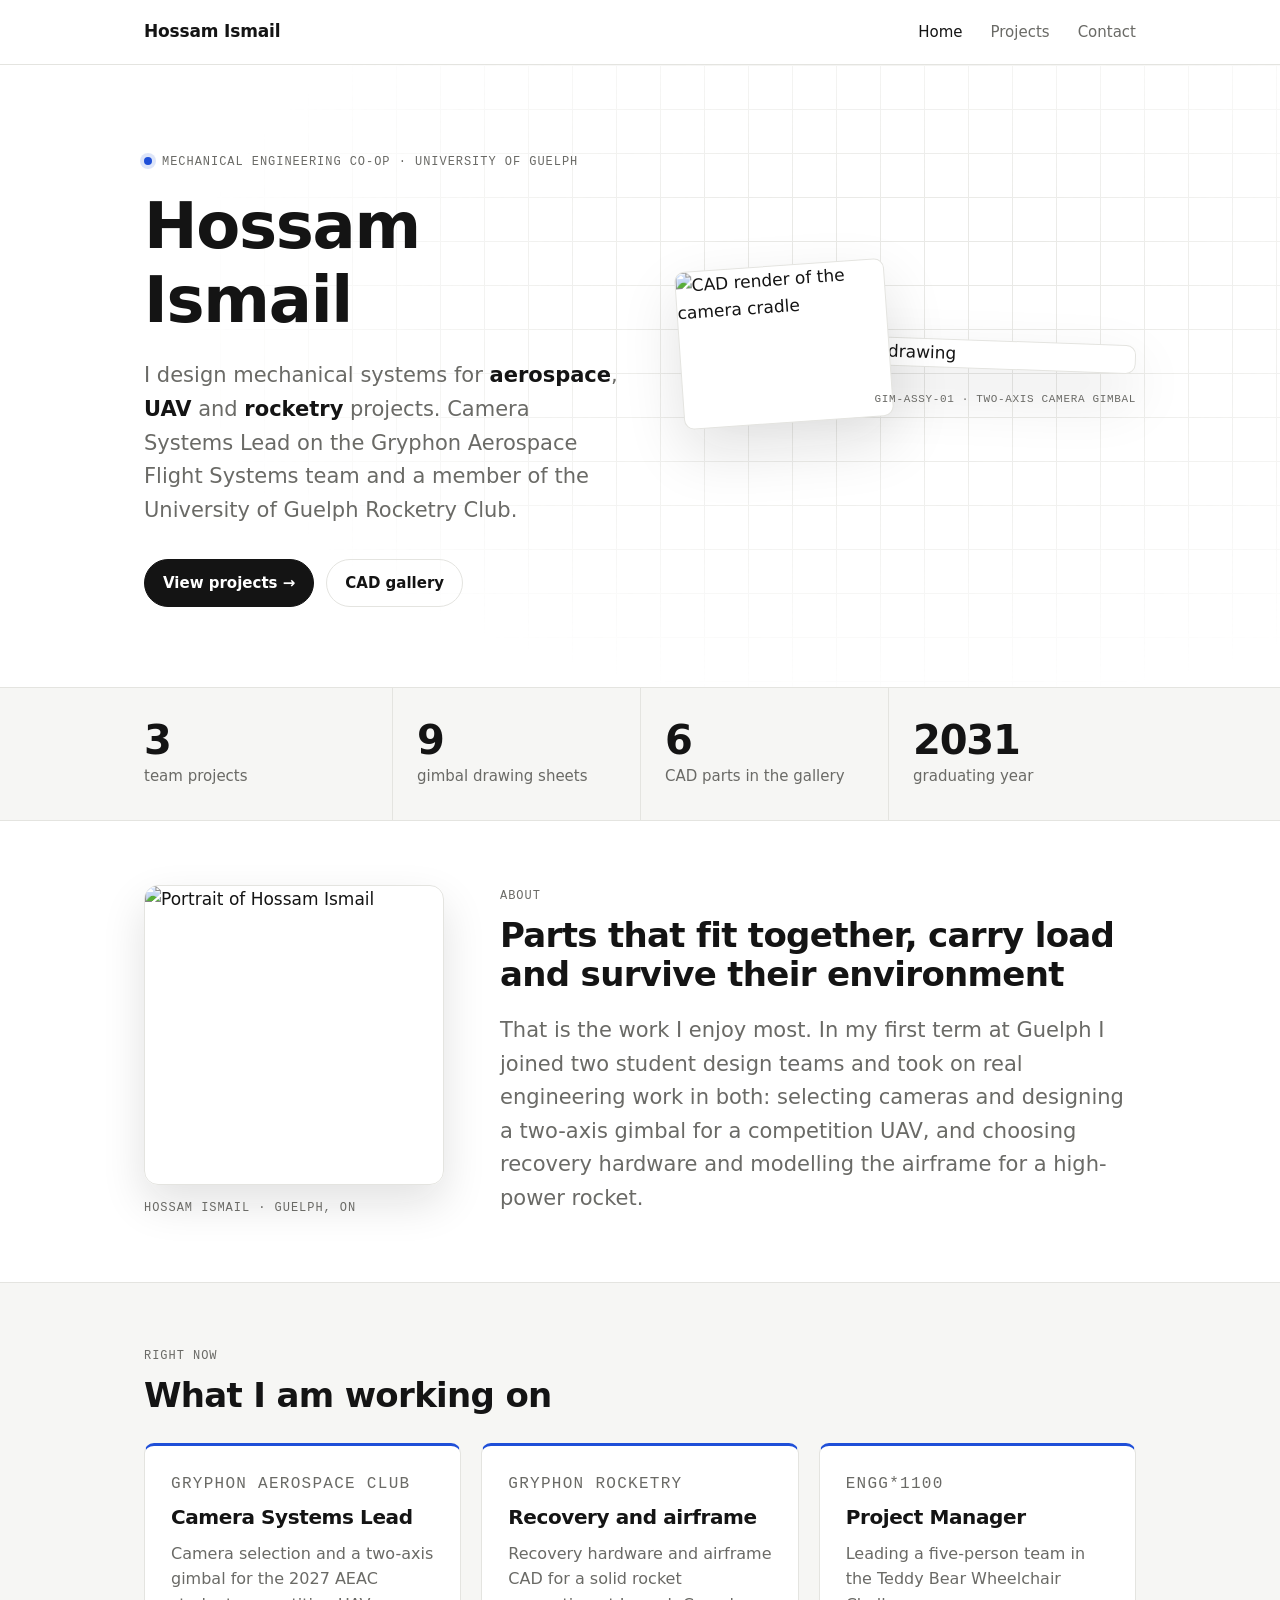
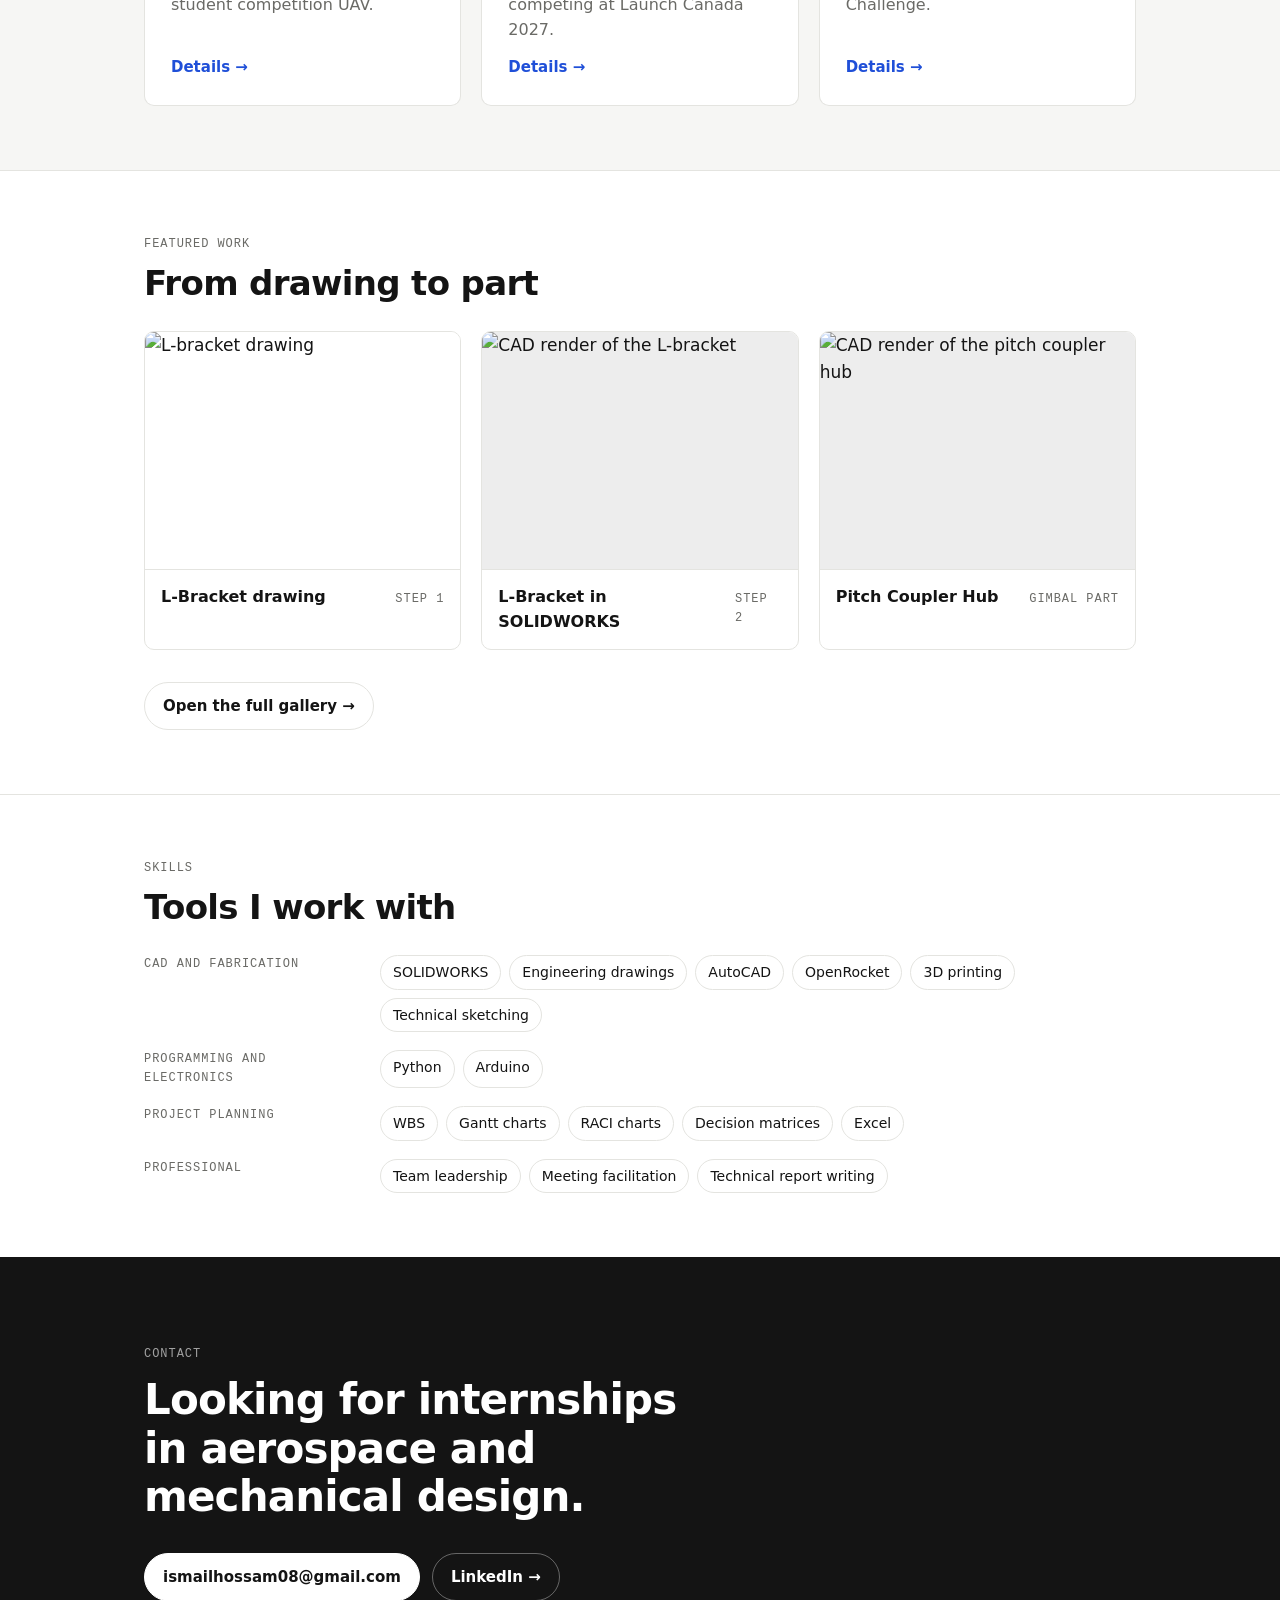
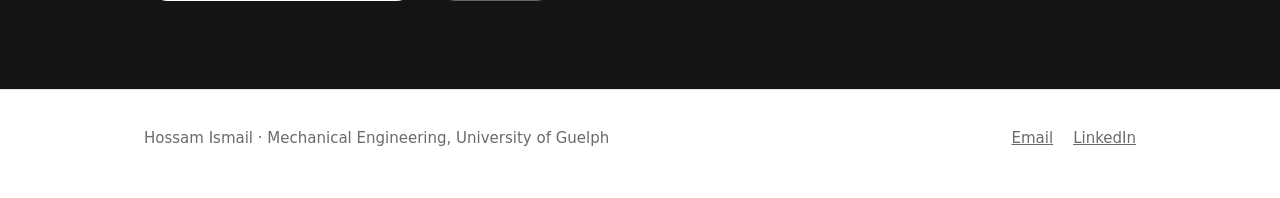
==== index.html @ 655591c7 "Add files via upload" ====
<!doctype html>
<html lang="en">
<head>
<meta charset="utf-8">
<meta name="viewport" content="width=device-width, initial-scale=1">
<title>Engineering Portfolio | Hossam Ismail</title>
<meta name="description" content="Engineering portfolio of Hossam Ismail, Mechanical Engineering Co-op student at the University of Guelph.">
<link rel="stylesheet" href="styles.css">
</head>
<body>
<header class="nav">
  <div class="wrap">
    <a class="brand" href="index.html">Hossam Ismail</a>
    <ul class="nav-links">
      <li><a href="index.html" class="active">Home</a></li>
      <li class="has-sub">
        <a href="projects.html">Projects</a>
        <ul class="submenu">
          <li><a href="team.html">Team Projects</a></li>
          <li><a href="personal.html">Personal Projects</a></li>
          <li><a href="cad.html">CAD</a></li>
        </ul>
      </li>
      <li><a href="index.html#contact">Contact</a></li>
    </ul>
  </div>
</header>
<main>
<section class="hero home-hero">
  <div class="wrap hero-grid">
    <div>
      <p class="label"><span class="dot"></span>Mechanical Engineering Co-op &middot; University of Guelph</p>
      <h1>Hossam Ismail</h1>
      <p class="lede">I design mechanical systems for <em>aerospace</em>, <em>UAV</em> and <em>rocketry</em> projects. Camera Systems Lead on the Gryphon Aerospace Flight Systems team and a member of the University of Guelph Rocketry Club.</p>
      <div class="actions">
        <a class="btn" href="projects.html">View projects &rarr;</a>
        <a class="btn ghost" href="cad.html">CAD gallery</a>
      </div>
    </div>
    <a class="hero-art" href="cad.html#drawings" aria-label="See the gimbal drawings and CAD parts">
      <img class="art-sheet" src="images/Drawings/00-Gimbal-Assembly.png" alt="Gimbal assembly drawing">
      <img class="art-part" src="images/cad/camera-cradle.png" alt="CAD render of the camera cradle">
      <span class="art-tag">GIM-ASSY-01 &middot; two-axis camera gimbal</span>
    </a>
  </div>
</section>

<section class="stats">
  <div class="wrap stats-grid">
    <div><strong data-count="team">3</strong><span>team projects</span></div>
    <div><strong data-count="drawings">9</strong><span>gimbal drawing sheets</span></div>
    <div><strong data-count="cad">6</strong><span>CAD parts in the gallery</span></div>
    <div><strong>2031</strong><span>graduating year</span></div>
  </div>
</section>

<section class="section">
  <div class="wrap about-grid">
    <figure class="portrait">
      <img src="images/hossam.webp" alt="Portrait of Hossam Ismail" width="800" height="800">
      <figcaption class="label">Hossam Ismail &middot; Guelph, ON</figcaption>
    </figure>
    <div>
      <p class="label">About</p>
      <h2>Parts that fit together, carry load and survive their environment</h2>
      <p class="lede">That is the work I enjoy most. In my first term at Guelph I joined two student design teams and took on real engineering work in both: selecting cameras and designing a two-axis gimbal for a competition UAV, and choosing recovery hardware and modelling the airframe for a high-power rocket.</p>
    </div>
  </div>
</section>

<section class="section tinted">
  <div class="wrap">
    <p class="label">Right now</p>
    <h2>What I am working on</h2>
    <div class="grid three">
      <a class="card now" href="team.html">
        <p class="label">Gryphon Aerospace Club</p>
        <h3>Camera Systems Lead</h3>
        <p>Camera selection and a two-axis gimbal for the 2027 AEAC student competition UAV.</p>
        <span class="arrow">Details &rarr;</span>
      </a>
      <a class="card now" href="team.html">
        <p class="label">Gryphon Rocketry</p>
        <h3>Recovery and airframe</h3>
        <p>Recovery hardware and airframe CAD for a solid rocket competing at Launch Canada 2027.</p>
        <span class="arrow">Details &rarr;</span>
      </a>
      <a class="card now" href="team.html">
        <p class="label">ENGG*1100</p>
        <h3>Project Manager</h3>
        <p>Leading a five-person team in the Teddy Bear Wheelchair Challenge.</p>
        <span class="arrow">Details &rarr;</span>
      </a>
    </div>
  </div>
</section>

<section class="section">
  <div class="wrap">
    <p class="label">Featured work</p>
    <h2>From drawing to part</h2>
    <div class="gallery">
      <a class="tile" href="cad.html#drawings">
        <span class="frame sheet"><img src="images/Drawings/06-L-Bracket.png" alt="L-bracket drawing" loading="lazy"></span>
        <span class="tile-caption"><strong>L-Bracket drawing</strong><span class="label">Step 1</span></span>
      </a>
      <a class="tile" href="cad.html">
        <span class="frame"><img src="images/cad/gimbal-l-bracket.png" alt="CAD render of the L-bracket" loading="lazy"></span>
        <span class="tile-caption"><strong>L-Bracket in SOLIDWORKS</strong><span class="label">Step 2</span></span>
      </a>
      <a class="tile" href="cad.html">
        <span class="frame"><img src="images/cad/pitch-coupler.png" alt="CAD render of the pitch coupler hub" loading="lazy"></span>
        <span class="tile-caption"><strong>Pitch Coupler Hub</strong><span class="label">Gimbal part</span></span>
      </a>
    </div>
    <div class="actions"><a class="btn ghost" href="cad.html">Open the full gallery &rarr;</a></div>
  </div>
</section>

<section class="section">
  <div class="wrap">
    <p class="label">Skills</p>
    <h2>Tools I work with</h2>
    <div class="skills">
      <div><p class="label">CAD and fabrication</p><p class="tags"><span>SOLIDWORKS</span><span>Engineering drawings</span><span>AutoCAD</span><span>OpenRocket</span><span>3D printing</span><span>Technical sketching</span></p></div>
      <div><p class="label">Programming and electronics</p><p class="tags"><span>Python</span><span>Arduino</span></p></div>
      <div><p class="label">Project planning</p><p class="tags"><span>WBS</span><span>Gantt charts</span><span>RACI charts</span><span>Decision matrices</span><span>Excel</span></p></div>
      <div><p class="label">Professional</p><p class="tags"><span>Team leadership</span><span>Meeting facilitation</span><span>Technical report writing</span></p></div>
    </div>
  </div>
</section>

<section class="contact-band" id="contact">
  <div class="wrap">
    <p class="label">Contact</p>
    <h2>Looking for internships in aerospace and mechanical design.</h2>
    <div class="actions">
      <a class="btn light" href="mailto:ismailhossam08@gmail.com">ismailhossam08@gmail.com</a>
      <a class="btn outline" href="https://www.linkedin.com/in/hossamismail123" target="_blank" rel="noopener">LinkedIn &rarr;</a>
    </div>
  </div>
</section>
</main>
<footer class="footer">
  <div class="wrap">
    <span>Hossam Ismail &middot; Mechanical Engineering, University of Guelph</span>
    <span><a href="mailto:ismailhossam08@gmail.com">Email</a><a href="https://www.linkedin.com/in/hossamismail123" target="_blank" rel="noopener">LinkedIn</a></span>
  </div>
</footer>
<script src="data.js"></script>
<script src="script.js"></script>

</body>
</html>
---- styles.css ----
:root {
  --bg: #ffffff;
  --surface: #f6f6f4;
  --ink: #141414;
  --muted: #6a6a66;
  --line: #e4e4e0;
  --accent: #1f4fd8;
  --radius: 10px;
  --wrap: 1040px;
  --sans: "Inter", system-ui, -apple-system, "Segoe UI", Roboto, Helvetica, Arial, sans-serif;
  --mono: ui-monospace, "SF Mono", "Cascadia Mono", Consolas, monospace;
}

* { box-sizing: border-box; }

html { scroll-behavior: smooth; }

body {
  margin: 0;
  background: var(--bg);
  color: var(--ink);
  font-family: var(--sans);
  font-size: 17px;
  line-height: 1.6;
  -webkit-font-smoothing: antialiased;
}

a { color: inherit; }

.wrap {
  max-width: var(--wrap);
  margin: 0 auto;
  padding: 0 24px;
}

/* ---------- Nav ---------- */

.nav {
  position: sticky;
  top: 0;
  z-index: 10;
  background: rgba(255, 255, 255, 0.9);
  backdrop-filter: blur(8px);
  border-bottom: 1px solid var(--line);
}

.nav .wrap {
  display: flex;
  align-items: center;
  justify-content: space-between;
  height: 64px;
}

.brand {
  font-weight: 650;
  letter-spacing: -0.01em;
  text-decoration: none;
}

.nav-links {
  display: flex;
  gap: 28px;
  list-style: none;
  margin: 0;
  padding: 0;
}

.nav-links > li { position: relative; }

.nav-links a {
  text-decoration: none;
  color: var(--muted);
  font-size: 15px;
  padding: 8px 0;
  transition: color 0.15s;
}

.nav-links a:hover,
.nav-links a.active { color: var(--ink); }

.submenu {
  position: absolute;
  top: 100%;
  right: 0;
  min-width: 190px;
  margin: 0;
  padding: 8px;
  list-style: none;
  background: var(--bg);
  border: 1px solid var(--line);
  border-radius: var(--radius);
  box-shadow: 0 12px 32px rgba(0, 0, 0, 0.08);
  opacity: 0;
  visibility: hidden;
  transform: translateY(4px);
  transition: opacity 0.15s, transform 0.15s, visibility 0.15s;
}

.has-sub:hover .submenu,
.has-sub:focus-within .submenu {
  opacity: 1;
  visibility: visible;
  transform: translateY(8px);
}

.submenu a {
  display: block;
  padding: 8px 10px;
  border-radius: 6px;
}

.submenu a:hover { background: var(--surface); }

/* ---------- Type ---------- */

.label {
  font-family: var(--mono);
  font-size: 12px;
  letter-spacing: 0.08em;
  text-transform: uppercase;
  color: var(--muted);
}

h1, h2, h3 {
  line-height: 1.15;
  letter-spacing: -0.02em;
  margin: 0;
  text-wrap: balance;
}

h1 { font-size: clamp(38px, 6vw, 64px); font-weight: 650; }
h2 { font-size: clamp(26px, 3.4vw, 34px); font-weight: 620; }
h3 { font-size: 20px; font-weight: 620; }

p { margin: 0; }

.lede {
  font-size: clamp(18px, 2vw, 21px);
  color: var(--muted);
  max-width: 62ch;
}

/* ---------- Sections ---------- */

.hero { padding: 104px 0 88px; }
.hero h1 { margin: 18px 0 22px; }

.page-head { padding: 72px 0 40px; }
.page-head h1 { font-size: clamp(34px, 5vw, 48px); margin: 14px 0 16px; }

.crumbs a { text-decoration: none; }
.crumbs a:hover { color: var(--ink); }

.section {
  padding: 64px 0;
  border-top: 1px solid var(--line);
}

.section > .wrap > h2 { margin: 10px 0 28px; }

.actions {
  display: flex;
  flex-wrap: wrap;
  gap: 12px;
  margin-top: 32px;
}

.btn {
  display: inline-flex;
  align-items: center;
  gap: 8px;
  padding: 11px 18px;
  border: 1px solid var(--ink);
  border-radius: 999px;
  background: var(--ink);
  color: #fff;
  font: inherit;
  font-size: 15px;
  font-weight: 550;
  text-decoration: none;
  cursor: pointer;
  transition: background 0.15s, color 0.15s, border-color 0.15s;
}

.btn:hover { background: var(--accent); border-color: var(--accent); }

.btn.ghost { background: transparent; color: var(--ink); border-color: var(--line); }
.btn.ghost:hover { border-color: var(--ink); background: transparent; }

.btn.small { padding: 8px 14px; font-size: 14px; }

/* ---------- Grids and cards ---------- */

.grid { display: grid; gap: 20px; }
.grid.three { grid-template-columns: repeat(auto-fill, minmax(280px, 1fr)); }
.grid.two { grid-template-columns: repeat(auto-fill, minmax(320px, 1fr)); }

.card {
  display: flex;
  flex-direction: column;
  gap: 12px;
  padding: 26px;
  border: 1px solid var(--line);
  border-radius: var(--radius);
  background: var(--bg);
  text-decoration: none;
  transition: border-color 0.15s, transform 0.15s, box-shadow 0.15s;
}

a.card:hover,
.card.lift:hover {
  border-color: var(--ink);
  transform: translateY(-2px);
  box-shadow: 0 10px 28px rgba(0, 0, 0, 0.06);
}

.card p { color: var(--muted); font-size: 16px; }
.card .btn { align-self: flex-start; margin-top: auto; }
.card .spacer { flex: 1; }
.card .arrow { margin-top: auto; font-size: 15px; font-weight: 550; color: var(--accent); }

.status {
  align-self: flex-start;
  font-family: var(--mono);
  font-size: 11px;
  letter-spacing: 0.06em;
  text-transform: uppercase;
  padding: 3px 9px;
  border: 1px solid var(--line);
  border-radius: 999px;
  color: var(--muted);
}

.facts {
  display: grid;
  grid-template-columns: repeat(auto-fit, minmax(200px, 1fr));
  gap: 28px;
}

.facts div p:last-child { margin-top: 6px; }

.skills { display: grid; gap: 18px; }
.skills div { display: grid; grid-template-columns: 220px 1fr; gap: 16px; }
.skills p:last-child { color: var(--muted); }

/* ---------- CAD gallery ---------- */

.gallery {
  display: grid;
  grid-template-columns: repeat(auto-fill, minmax(280px, 1fr));
  gap: 20px;
}

.tile {
  padding: 0;
  border: 1px solid var(--line);
  border-radius: var(--radius);
  background: var(--bg);
  font: inherit;
  color: inherit;
  text-align: left;
  cursor: pointer;
  overflow: hidden;
  transition: border-color 0.15s, transform 0.15s, box-shadow 0.15s;
}

.tile:hover,
.tile:focus-visible {
  border-color: var(--ink);
  transform: translateY(-2px);
  box-shadow: 0 10px 28px rgba(0, 0, 0, 0.06);
  outline: none;
}

/* Every CAD image sits in the same 4:3 frame, whatever its original size. */
.frame {
  aspect-ratio: 4 / 3;
  background: #ededed;
  display: block;
  overflow: hidden;
}

.frame img {
  width: 100%;
  height: 100%;
  object-fit: contain;
  display: block;
  transition: transform 0.3s ease;
}

.tile:hover .frame img { transform: scale(1.04); }

.tile-caption {
  display: flex;
  align-items: baseline;
  justify-content: space-between;
  gap: 12px;
  padding: 14px 16px;
  border-top: 1px solid var(--line);
}

.tile-caption strong { font-weight: 600; font-size: 16px; }

.filters { display: flex; flex-wrap: wrap; gap: 8px; margin-bottom: 28px; }

.chip {
  padding: 7px 14px;
  border: 1px solid var(--line);
  border-radius: 999px;
  background: transparent;
  font: inherit;
  font-size: 14px;
  color: var(--muted);
  cursor: pointer;
  transition: all 0.15s;
}

.chip:hover { border-color: var(--ink); color: var(--ink); }
.chip.on { background: var(--ink); border-color: var(--ink); color: #fff; }

/* ---------- Modal ---------- */

dialog.modal {
  width: min(880px, calc(100vw - 32px));
  max-height: calc(100vh - 48px);
  padding: 0;
  border: none;
  border-radius: 14px;
  background: var(--bg);
  color: var(--ink);
  box-shadow: 0 30px 80px rgba(0, 0, 0, 0.25);
  opacity: 0;
  transform: translateY(16px) scale(0.97);
  transition: opacity 0.25s ease, transform 0.25s cubic-bezier(0.2, 0.8, 0.2, 1);
  overflow: auto;
}

dialog.modal::backdrop {
  background: rgba(20, 20, 20, 0);
  backdrop-filter: blur(0);
  transition: background 0.25s ease, backdrop-filter 0.25s ease;
}

dialog.modal.open { opacity: 1; transform: none; }
dialog.modal.open::backdrop { background: rgba(20, 20, 20, 0.45); backdrop-filter: blur(3px); }

.modal-close {
  position: sticky;
  top: 12px;
  float: right;
  margin: 12px 12px 0 0;
  width: 36px;
  height: 36px;
  border: 1px solid var(--line);
  border-radius: 50%;
  background: var(--bg);
  font-size: 20px;
  line-height: 1;
  cursor: pointer;
  z-index: 2;
}

.modal-close:hover { border-color: var(--ink); }

.modal-body { padding: 36px; }
.modal-body h2 { margin: 10px 0 6px; }
.modal-body .sub { color: var(--muted); margin-bottom: 24px; }
.modal-body h4 {
  margin: 26px 0 8px;
  font-family: var(--mono);
  font-size: 12px;
  font-weight: 500;
  letter-spacing: 0.08em;
  text-transform: uppercase;
  color: var(--muted);
}
.modal-body ul { margin: 0; padding-left: 20px; }
.modal-body li { margin-bottom: 6px; }

.modal-cad { display: grid; grid-template-columns: 1.1fr 1fr; }
.modal-cad .frame { aspect-ratio: auto; min-height: 340px; height: 100%; }
.modal-cad .modal-body { padding: 36px 32px; }

/* Drawings: white sheets, shown large in the pop-up so the dimensions are readable. */
.frame.sheet { background: #fff; }

.missing {
  display: flex;
  align-items: center;
  justify-content: center;
  width: 100%;
  height: 100%;
  min-height: 120px;
  padding: 16px;
  text-align: center;
  font-family: var(--mono);
  font-size: 12px;
  letter-spacing: 0.06em;
  text-transform: uppercase;
  color: var(--muted);
  background: repeating-linear-gradient(45deg, #fafafa, #fafafa 10px, #f1f1ef 10px, #f1f1ef 20px);
}

dialog.modal.wide { width: min(1180px, calc(100vw - 32px)); }
.modal-sheet .frame { aspect-ratio: auto; border-bottom: 1px solid var(--line); }
.modal-sheet .frame img { height: auto; }
.modal-sheet .modal-body { padding-top: 28px; }

/* ---------- Home page ---------- */

.home-hero {
  position: relative;
  padding: 88px 0 80px;
  overflow: hidden;
}

/* Faint blueprint grid that fades out toward the edges. */
.home-hero::before {
  content: "";
  position: absolute;
  inset: 0;
  background-image:
    linear-gradient(var(--line) 1px, transparent 1px),
    linear-gradient(90deg, var(--line) 1px, transparent 1px);
  background-size: 44px 44px;
  mask-image: radial-gradient(ellipse 75% 85% at 70% 40%, #000 20%, transparent 75%);
  -webkit-mask-image: radial-gradient(ellipse 75% 85% at 70% 40%, #000 20%, transparent 75%);
  opacity: 0.8;
  pointer-events: none;
}

.hero-grid {
  position: relative;
  display: grid;
  grid-template-columns: 1.05fr 1fr;
  gap: 56px;
  align-items: center;
}

.lede em { font-style: normal; color: var(--ink); font-weight: 550; }

.dot {
  display: inline-block;
  width: 8px;
  height: 8px;
  margin-right: 10px;
  border-radius: 50%;
  background: var(--accent);
  box-shadow: 0 0 0 4px rgba(31, 79, 216, 0.15);
}

.hero-art {
  position: relative;
  display: block;
  padding: 0 0 56px 40px;
  text-decoration: none;
}

.hero-art img {
  display: block;
  border: 1px solid var(--line);
  border-radius: var(--radius);
  background: #fff;
  box-shadow: 0 24px 60px rgba(20, 20, 20, 0.12);
  transition: transform 0.45s cubic-bezier(0.2, 0.8, 0.2, 1);
}

.art-sheet { width: 100%; transform: rotate(2deg); }

.art-part {
  position: absolute;
  left: 0;
  bottom: 0;
  width: 46%;
  aspect-ratio: 4 / 3;
  object-fit: cover;
  transform: rotate(-4deg);
}

.hero-art:hover .art-sheet { transform: rotate(0.5deg) translateY(-4px); }
.hero-art:hover .art-part { transform: rotate(-1.5deg) translate(-4px, -6px); }

.art-tag {
  position: absolute;
  right: 0;
  bottom: 14px;
  font-family: var(--mono);
  font-size: 11px;
  letter-spacing: 0.06em;
  text-transform: uppercase;
  color: var(--muted);
}

.stats { border-top: 1px solid var(--line); background: var(--surface); }

.stats-grid {
  display: grid;
  grid-template-columns: repeat(4, 1fr);
}

.stats-grid div {
  padding: 30px 24px;
  border-left: 1px solid var(--line);
}

.stats-grid div:first-child { border-left: none; padding-left: 0; }

.stats-grid strong {
  display: block;
  font-size: 40px;
  font-weight: 650;
  letter-spacing: -0.03em;
  line-height: 1.1;
  font-variant-numeric: tabular-nums;
}

.stats-grid span { color: var(--muted); font-size: 15px; }

.about-grid {
  display: grid;
  grid-template-columns: 300px 1fr;
  gap: 56px;
  align-items: center;
}

.about-grid h2 { margin: 10px 0 20px; }

.portrait { margin: 0; max-width: 300px; }

.portrait img {
  display: block;
  width: 100%;
  height: auto;
  aspect-ratio: 1;
  object-fit: cover;
  border-radius: 14px;
  border: 1px solid var(--line);
  box-shadow: 0 18px 44px rgba(20, 20, 20, 0.12);
}

.portrait figcaption { margin-top: 14px; }

.section.tinted { background: var(--surface); }

.card.now { border-top: 3px solid var(--accent); }
.card.now h3 { margin-top: -4px; }

a.tile { display: block; text-decoration: none; }

.tags { display: flex; flex-wrap: wrap; gap: 8px; }

.tags span {
  padding: 5px 12px;
  border: 1px solid var(--line);
  border-radius: 999px;
  background: var(--bg);
  color: var(--ink);
  font-size: 14px;
}

.contact-band {
  padding: 88px 0;
  background: var(--ink);
  color: #fff;
}

.contact-band .label { color: rgba(255, 255, 255, 0.6); }
.contact-band h2 { margin-top: 12px; max-width: 22ch; font-size: clamp(28px, 4vw, 42px); }

.btn.light { background: #fff; border-color: #fff; color: var(--ink); }
.btn.light:hover { background: var(--accent); border-color: var(--accent); color: #fff; }
.btn.outline { background: transparent; border-color: rgba(255, 255, 255, 0.35); color: #fff; }
.btn.outline:hover { background: transparent; border-color: #fff; }

/* Sections fade up as they scroll into view (class is added by script.js). */
.reveal { opacity: 0; transform: translateY(18px); transition: opacity 0.6s ease, transform 0.6s ease; }
.reveal.in { opacity: 1; transform: none; }

@media (max-width: 860px) {
  .hero-grid, .about-grid { grid-template-columns: 1fr; gap: 40px; }
  .stats-grid { grid-template-columns: repeat(2, 1fr); }
  .stats-grid div { padding: 22px 16px; }
  .stats-grid div:nth-child(odd) { border-left: none; padding-left: 0; }
  .stats-grid div:nth-child(n + 3) { border-top: 1px solid var(--line); }
  .contact-band { padding: 64px 0; }
}

/* ---------- Footer ---------- */

.footer {
  border-top: 1px solid var(--line);
  padding: 36px 0 48px;
  color: var(--muted);
  font-size: 15px;
}

.footer .wrap { display: flex; flex-wrap: wrap; justify-content: space-between; gap: 16px; }
.footer a { margin-left: 20px; }
.footer a:first-child { margin-left: 0; }

/* ---------- Small screens ---------- */

@media (max-width: 720px) {
  .hero { padding: 64px 0 56px; }
  .nav-links { gap: 18px; }
  .submenu { display: none; }
  .skills div { grid-template-columns: 1fr; gap: 2px; }
  .modal-cad { grid-template-columns: 1fr; }
  .modal-cad .frame { aspect-ratio: 4 / 3; min-height: 0; }
  .modal-body, .modal-cad .modal-body { padding: 24px; }
}

@media (prefers-reduced-motion: reduce) {
  * { transition: none !important; scroll-behavior: auto !important; }
}
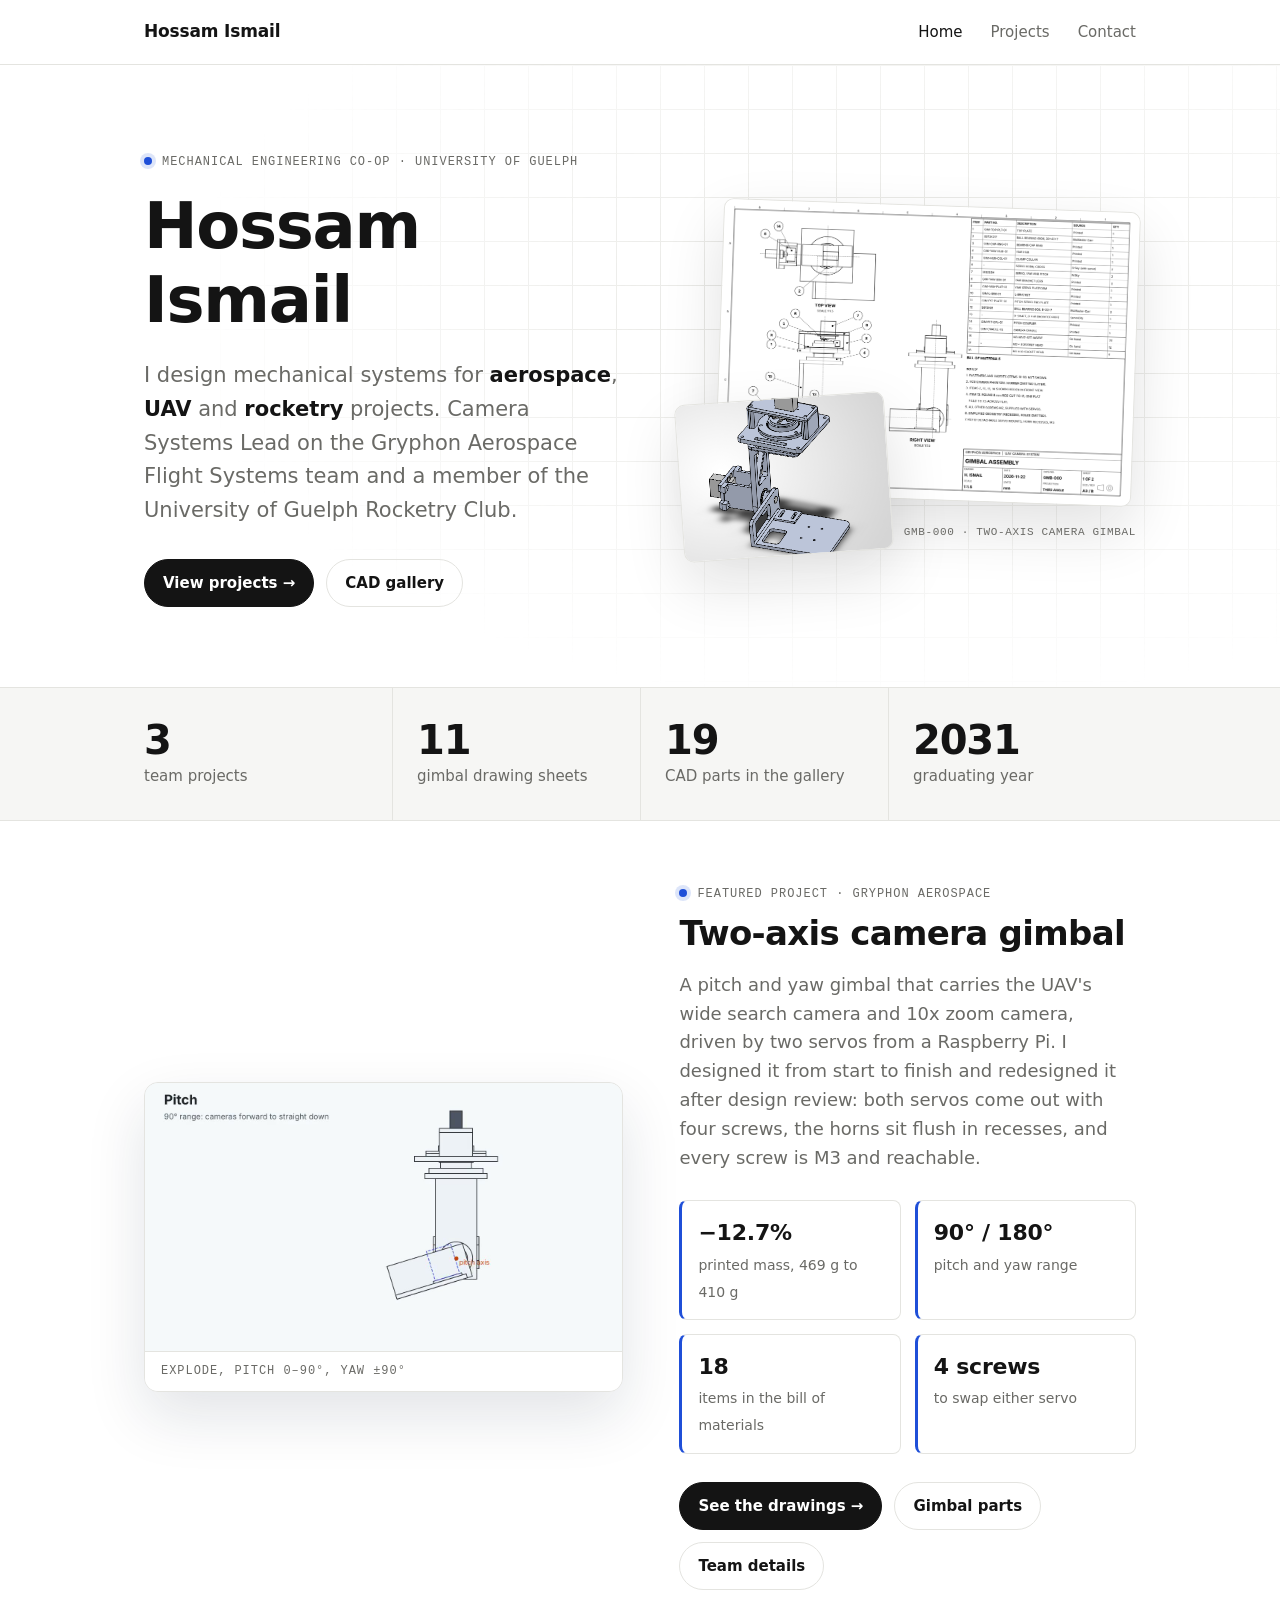
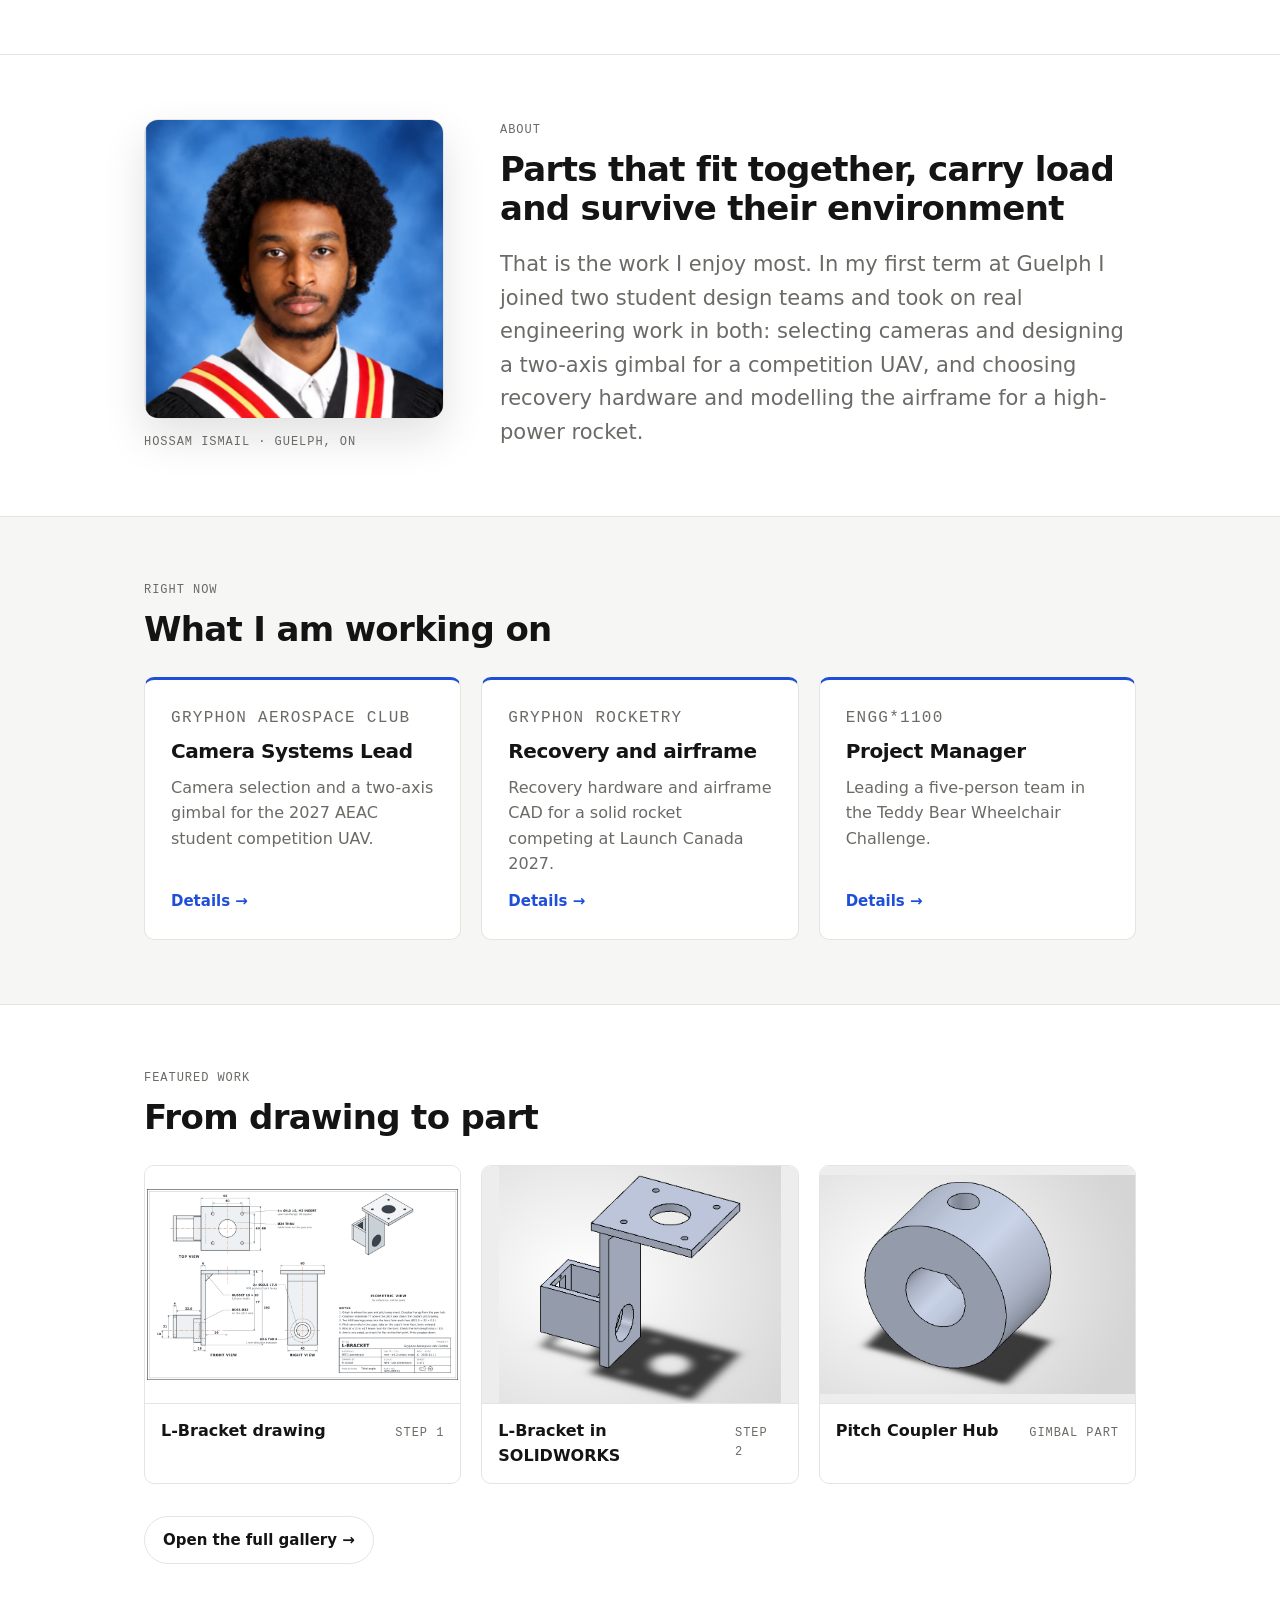
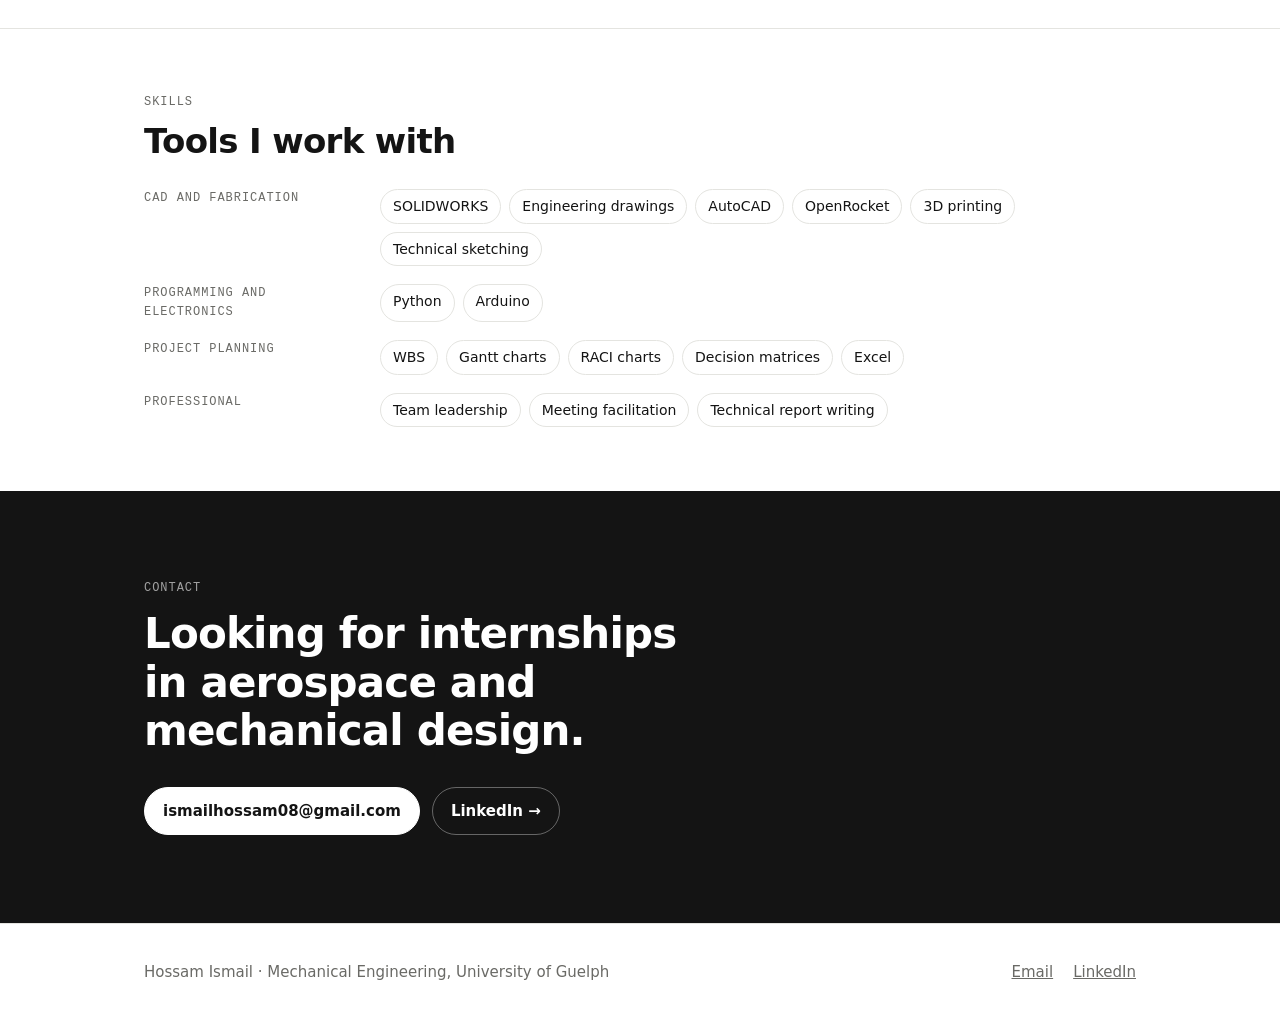
==== commit fe6e1c63: "Add files via upload" ====
--- a/index.html
+++ b/index.html
@@ -6,6 +6,15 @@
 <title>Engineering Portfolio | Hossam Ismail</title>
 <meta name="description" content="Engineering portfolio of Hossam Ismail, Mechanical Engineering Co-op student at the University of Guelph.">
 <link rel="stylesheet" href="styles.css">
+<link rel="icon" href="favicon.svg" type="image/svg+xml">
+<meta property="og:type" content="website">
+<meta property="og:url" content="https://hossamysalami.github.io/">
+<meta property="og:title" content="Hossam Ismail | Engineering Portfolio">
+<meta property="og:description" content="Mechanical Engineering student at the University of Guelph designing for aerospace, UAV and rocketry projects. Two-axis camera gimbal, rocket recovery CAD and more.">
+<meta property="og:image" content="https://hossamysalami.github.io/images/og-image.jpg">
+<meta property="og:image:width" content="1200">
+<meta property="og:image:height" content="630">
+<meta name="twitter:card" content="summary_large_image">
 </head>
 <body>
 <header class="nav">
@@ -38,9 +47,9 @@
       </div>
     </div>
     <a class="hero-art" href="cad.html#drawings" aria-label="See the gimbal drawings and CAD parts">
-      <img class="art-sheet" src="images/Drawings/00-Gimbal-Assembly.png" alt="Gimbal assembly drawing">
-      <img class="art-part" src="images/cad/camera-cradle.png" alt="CAD render of the camera cradle">
-      <span class="art-tag">GIM-ASSY-01 &middot; two-axis camera gimbal</span>
+      <img class="art-sheet" src="images/Drawings/GMB-000-Sheet1-Assembly.png" alt="Gimbal assembly drawing">
+      <img class="art-part" src="images/cad/gimbal-assembly.png" alt="SOLIDWORKS render of the full two-axis camera gimbal">
+      <span class="art-tag">GMB-000 &middot; two-axis camera gimbal</span>
     </a>
   </div>
 </section>
@@ -51,6 +60,31 @@
     <div><strong data-count="drawings">9</strong><span>gimbal drawing sheets</span></div>
     <div><strong data-count="cad">6</strong><span>CAD parts in the gallery</span></div>
     <div><strong>2031</strong><span>graduating year</span></div>
+  </div>
+</section>
+
+<section class="section spotlight">
+  <div class="wrap spot-grid">
+    <figure class="spot-art">
+      <video src="images/video/gimbal.mp4" poster="images/video/gimbal-poster.jpg" autoplay muted loop playsinline preload="metadata" aria-label="Animation of the gimbal exploding, reassembling, pitching and yawing"></video>
+      <figcaption class="label">Explode, pitch 0&ndash;90&deg;, yaw &plusmn;90&deg;</figcaption>
+    </figure>
+    <div>
+      <p class="label"><span class="dot"></span>Featured project &middot; Gryphon Aerospace</p>
+      <h2>Two-axis camera gimbal</h2>
+      <p class="lede">A pitch and yaw gimbal that carries the UAV's wide search camera and 10x zoom camera, driven by two servos from a Raspberry Pi. I designed it from start to finish and redesigned it after design review: both servos come out with four screws, the horns sit flush in recesses, and every screw is M3 and reachable.</p>
+      <ul class="spot-facts">
+        <li><strong>&minus;12.7%</strong><span>printed mass, 469 g to 410 g</span></li>
+        <li><strong>90&deg; / 180&deg;</strong><span>pitch and yaw range</span></li>
+        <li><strong>18</strong><span>items in the bill of materials</span></li>
+        <li><strong>4 screws</strong><span>to swap either servo</span></li>
+      </ul>
+      <div class="actions">
+        <a class="btn" href="cad.html#drawings">See the drawings &rarr;</a>
+        <a class="btn ghost" href="cad.html">Gimbal parts</a>
+        <a class="btn ghost" href="team.html#aerospace">Team details</a>
+      </div>
+    </div>
   </div>
 </section>
 
@@ -73,19 +107,19 @@
     <p class="label">Right now</p>
     <h2>What I am working on</h2>
     <div class="grid three">
-      <a class="card now" href="team.html">
+      <a class="card now" href="team.html#aerospace">
         <p class="label">Gryphon Aerospace Club</p>
         <h3>Camera Systems Lead</h3>
         <p>Camera selection and a two-axis gimbal for the 2027 AEAC student competition UAV.</p>
         <span class="arrow">Details &rarr;</span>
       </a>
-      <a class="card now" href="team.html">
+      <a class="card now" href="team.html#rocketry">
         <p class="label">Gryphon Rocketry</p>
         <h3>Recovery and airframe</h3>
         <p>Recovery hardware and airframe CAD for a solid rocket competing at Launch Canada 2027.</p>
         <span class="arrow">Details &rarr;</span>
       </a>
-      <a class="card now" href="team.html">
+      <a class="card now" href="team.html#tbwc">
         <p class="label">ENGG*1100</p>
         <h3>Project Manager</h3>
         <p>Leading a five-person team in the Teddy Bear Wheelchair Challenge.</p>
--- a/styles.css
+++ b/styles.css
@@ -542,6 +542,54 @@
 
 .section.tinted { background: var(--surface); }
 
+/* Featured gimbal spotlight */
+.spot-grid {
+  display: grid;
+  grid-template-columns: 1.05fr 1fr;
+  gap: 56px;
+  align-items: center;
+}
+
+.spot-art {
+  margin: 0;
+  border: 1px solid var(--line);
+  border-radius: 14px;
+  overflow: hidden;
+  background: #f6f7fa;
+  box-shadow: 0 24px 60px rgba(20, 30, 60, 0.12);
+}
+
+.spot-art video { display: block; width: 100%; height: auto; aspect-ratio: 16 / 9; }
+.spot-art figcaption { padding: 10px 16px; border-top: 1px solid var(--line); background: var(--bg); }
+
+.spotlight h2 { margin: 10px 0 18px; }
+.spotlight .lede { font-size: 18px; }
+
+.spot-facts {
+  display: grid;
+  grid-template-columns: repeat(2, 1fr);
+  gap: 14px;
+  margin: 28px 0 0;
+  padding: 0;
+  list-style: none;
+}
+
+.spot-facts li {
+  padding: 14px 16px;
+  border: 1px solid var(--line);
+  border-left: 3px solid var(--accent);
+  border-radius: 8px;
+}
+
+.spot-facts strong { display: block; font-size: 22px; font-weight: 650; letter-spacing: -0.01em; }
+.spot-facts span { color: var(--muted); font-size: 14px; }
+
+.spotlight .actions { margin-top: 28px; }
+
+@media (max-width: 860px) {
+  .spot-grid { grid-template-columns: 1fr; gap: 32px; }
+}
+
 .card.now { border-top: 3px solid var(--accent); }
 .card.now h3 { margin-top: -4px; }
 
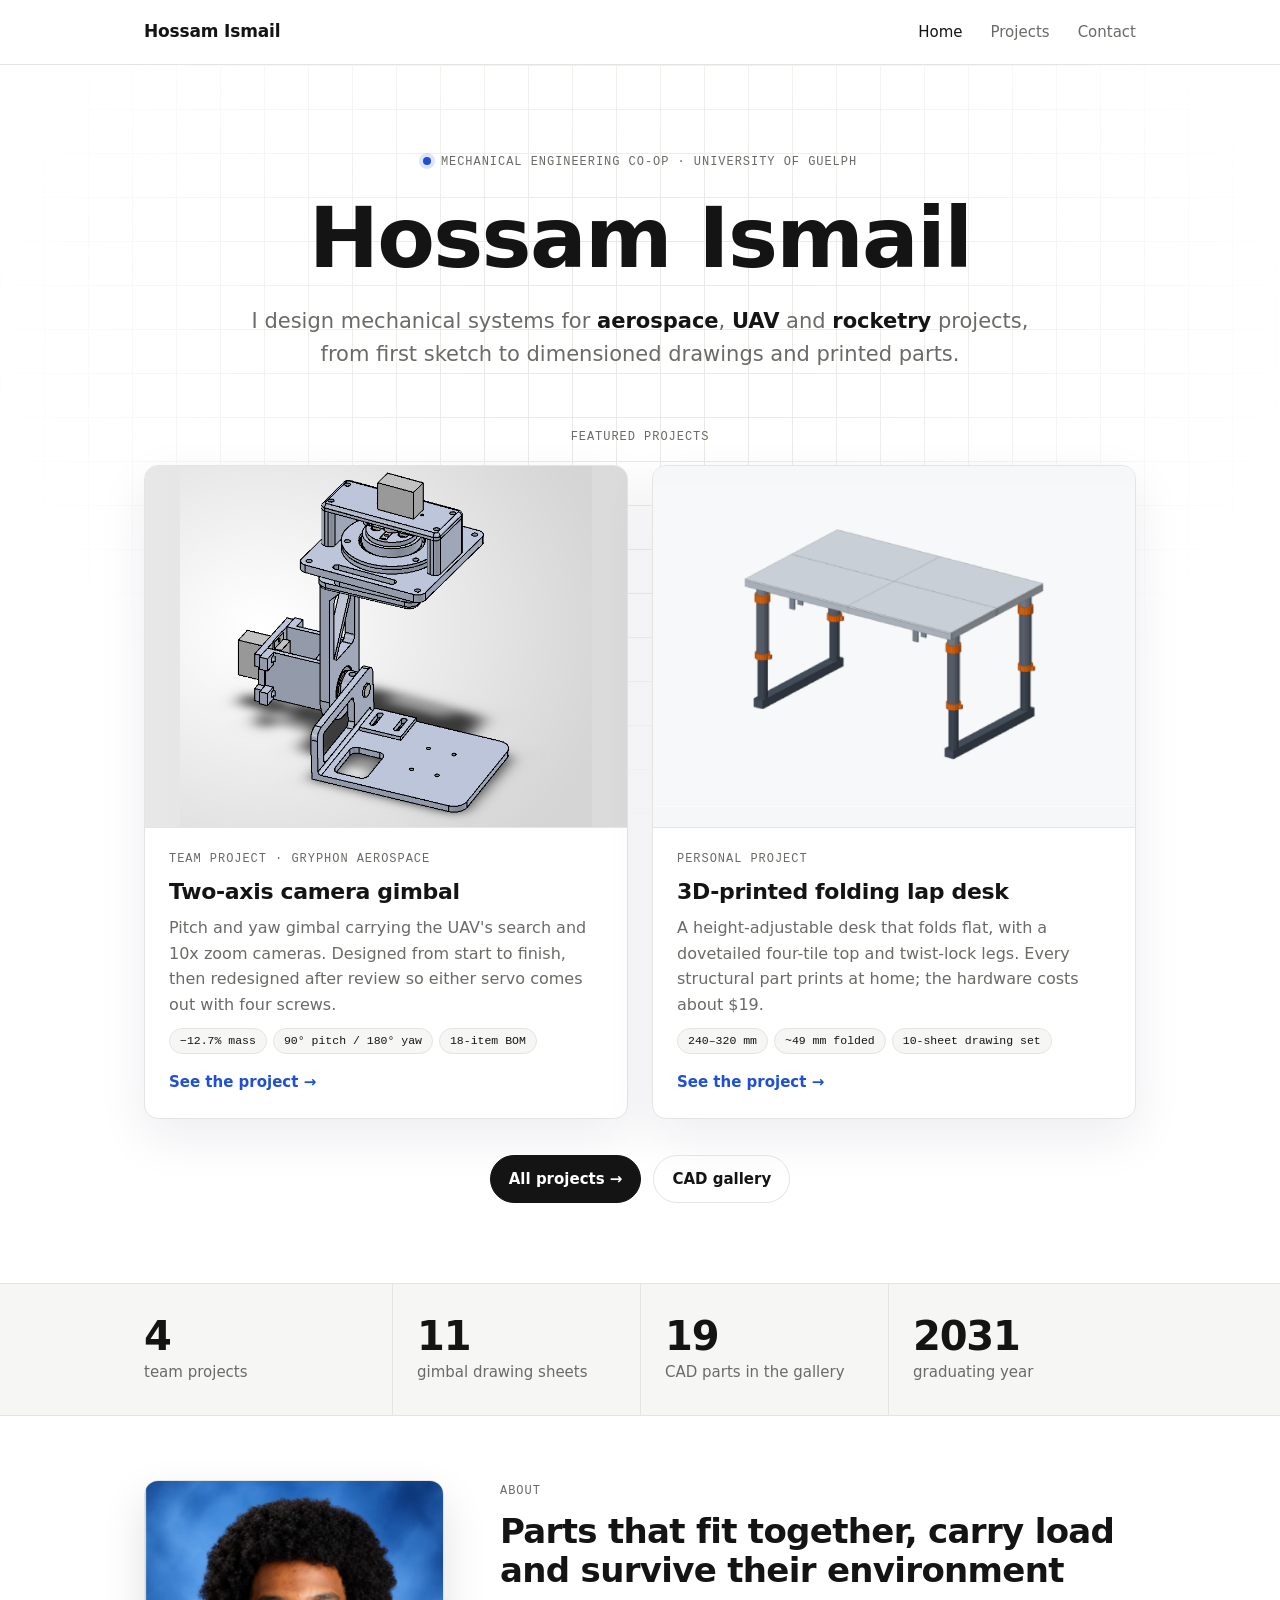
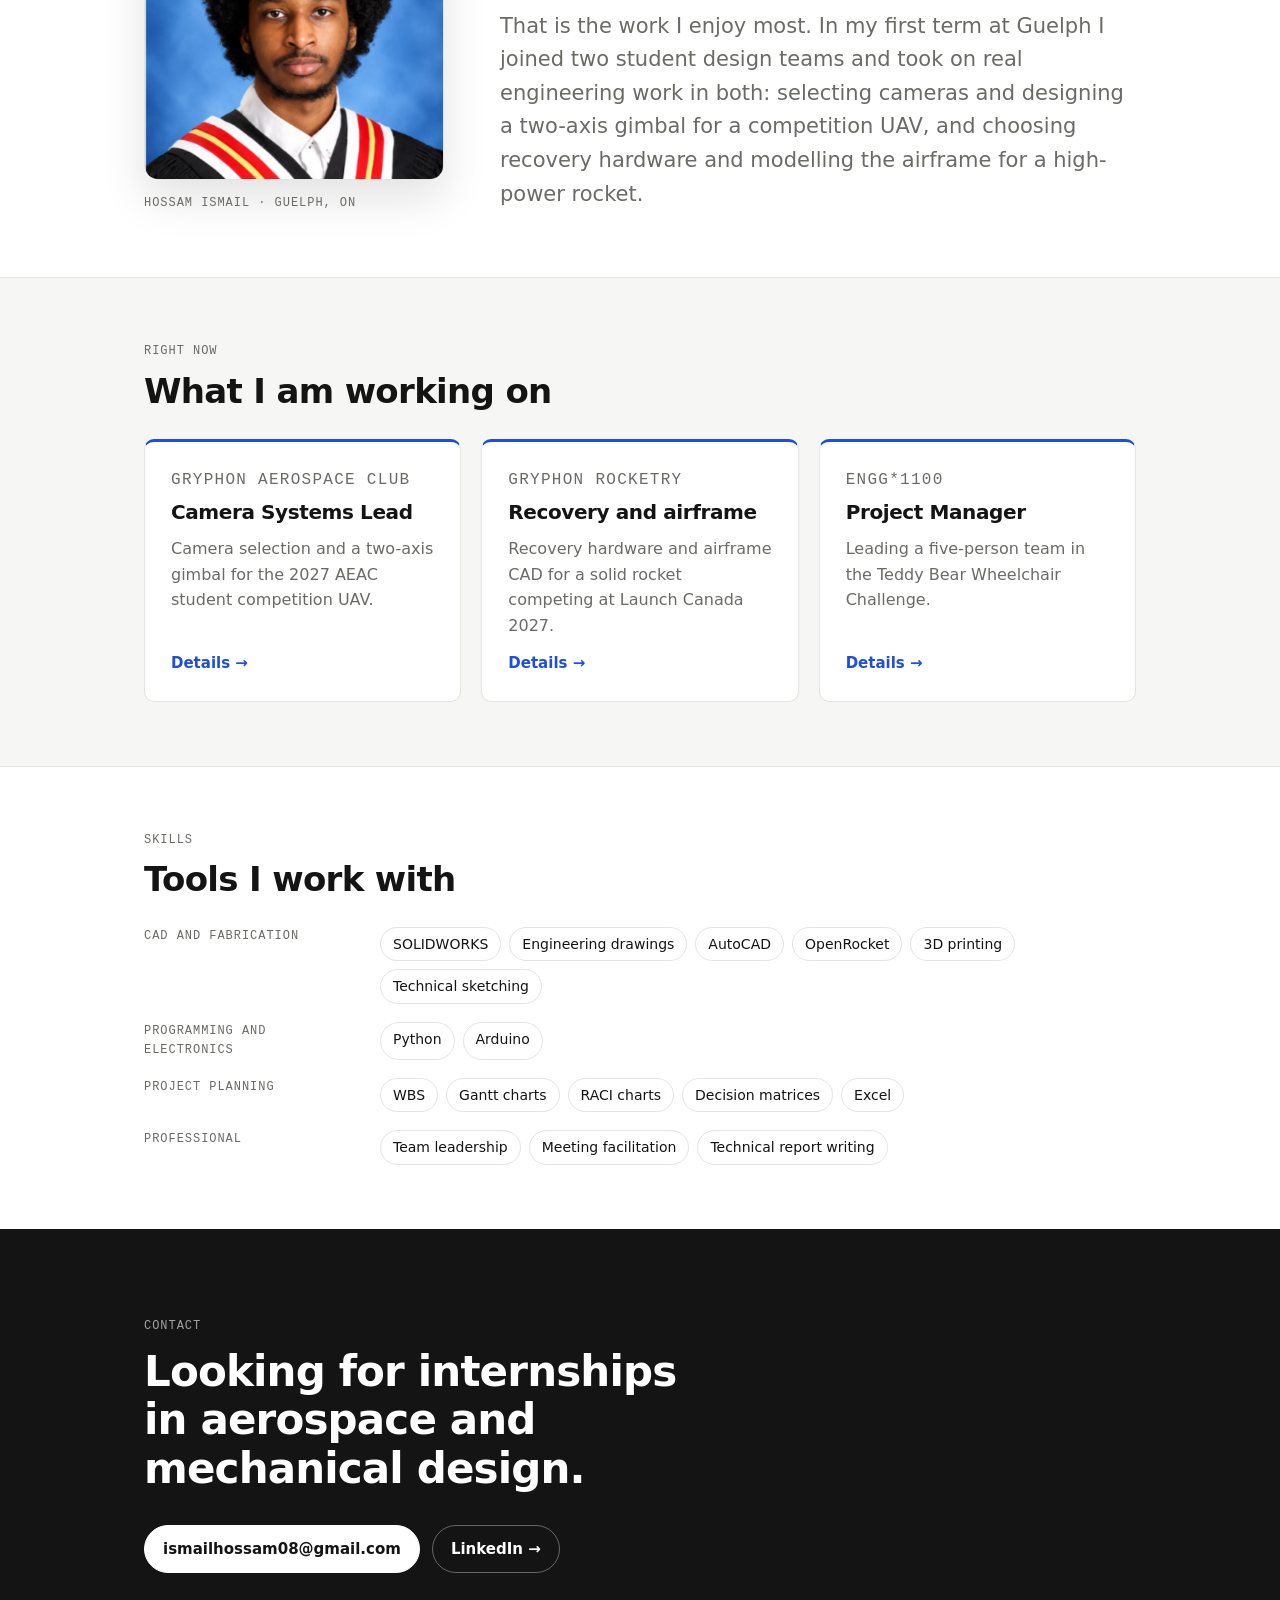
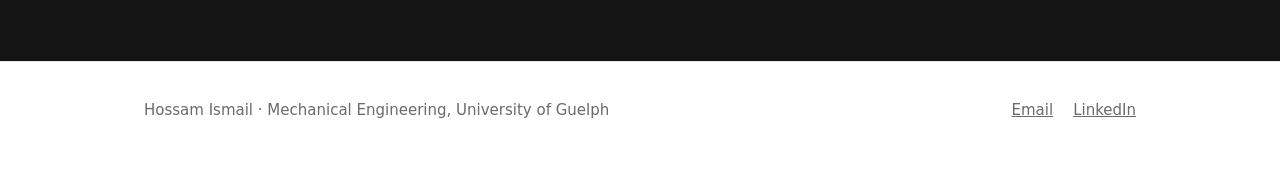
==== commit c31c93db: "Add files via upload" ====
--- a/index.html
+++ b/index.html
@@ -5,7 +5,7 @@
 <meta name="viewport" content="width=device-width, initial-scale=1">
 <title>Engineering Portfolio | Hossam Ismail</title>
 <meta name="description" content="Engineering portfolio of Hossam Ismail, Mechanical Engineering Co-op student at the University of Guelph.">
-<link rel="stylesheet" href="styles.css">
+<link rel="stylesheet" href="styles.css?v=9">
 <link rel="icon" href="favicon.svg" type="image/svg+xml">
 <meta property="og:type" content="website">
 <meta property="og:url" content="https://hossamysalami.github.io/">
@@ -36,55 +36,49 @@
 </header>
 <main>
 <section class="hero home-hero">
-  <div class="wrap hero-grid">
-    <div>
-      <p class="label"><span class="dot"></span>Mechanical Engineering Co-op &middot; University of Guelph</p>
-      <h1>Hossam Ismail</h1>
-      <p class="lede">I design mechanical systems for <em>aerospace</em>, <em>UAV</em> and <em>rocketry</em> projects. Camera Systems Lead on the Gryphon Aerospace Flight Systems team and a member of the University of Guelph Rocketry Club.</p>
-      <div class="actions">
-        <a class="btn" href="projects.html">View projects &rarr;</a>
-        <a class="btn ghost" href="cad.html">CAD gallery</a>
-      </div>
+  <div class="wrap hero-center">
+    <p class="label"><span class="dot"></span>Mechanical Engineering Co-op &middot; University of Guelph</p>
+    <h1>Hossam Ismail</h1>
+    <p class="lede">I design mechanical systems for <em>aerospace</em>, <em>UAV</em> and <em>rocketry</em> projects, from first sketch to dimensioned drawings and printed parts.</p>
+  </div>
+
+  <div class="wrap featured">
+    <p class="label featured-label">Featured projects</p>
+    <div class="featured-grid">
+      <a class="feature" href="team.html#aerospace">
+        <span class="frame feature-media" style="background:linear-gradient(90deg,#e7e7e7,#dadada)"><img src="images/cad/gimbal-assembly.png" alt="SOLIDWORKS render of the two-axis camera gimbal"></span>
+        <span class="feature-body">
+          <span class="label">Team project &middot; Gryphon Aerospace</span>
+          <strong class="feature-title">Two-axis camera gimbal</strong>
+          <span class="feature-text">Pitch and yaw gimbal carrying the UAV's search and 10x zoom cameras. Designed from start to finish, then redesigned after review so either servo comes out with four screws.</span>
+          <span class="chips"><span>&minus;12.7% mass</span><span>90&deg; pitch / 180&deg; yaw</span><span>18-item BOM</span></span>
+          <span class="arrow">See the project &rarr;</span>
+        </span>
+      </a>
+      <a class="feature" href="personal.html#lapdesk">
+        <span class="frame feature-media" style="background:#f6f7f9"><img src="images/lapdesk/render-in-use.png" alt="Render of the 3D-printed folding lap desk"></span>
+        <span class="feature-body">
+          <span class="label">Personal project</span>
+          <strong class="feature-title">3D-printed folding lap desk</strong>
+          <span class="feature-text">A height-adjustable desk that folds flat, with a dovetailed four-tile top and twist-lock legs. Every structural part prints at home; the hardware costs about $19.</span>
+          <span class="chips"><span>240&ndash;320 mm</span><span>~49 mm folded</span><span>10-sheet drawing set</span></span>
+          <span class="arrow">See the project &rarr;</span>
+        </span>
+      </a>
     </div>
-    <a class="hero-art" href="cad.html#drawings" aria-label="See the gimbal drawings and CAD parts">
-      <img class="art-sheet" src="images/Drawings/GMB-000-Sheet1-Assembly.png" alt="Gimbal assembly drawing">
-      <img class="art-part" src="images/cad/gimbal-assembly.png" alt="SOLIDWORKS render of the full two-axis camera gimbal">
-      <span class="art-tag">GMB-000 &middot; two-axis camera gimbal</span>
-    </a>
+    <div class="actions centered">
+      <a class="btn" href="projects.html">All projects &rarr;</a>
+      <a class="btn ghost" href="cad.html">CAD gallery</a>
+    </div>
   </div>
 </section>
 
 <section class="stats">
   <div class="wrap stats-grid">
-    <div><strong data-count="team">3</strong><span>team projects</span></div>
+    <div><strong data-count="team">4</strong><span>team projects</span></div>
     <div><strong data-count="drawings">9</strong><span>gimbal drawing sheets</span></div>
     <div><strong data-count="cad">6</strong><span>CAD parts in the gallery</span></div>
     <div><strong>2031</strong><span>graduating year</span></div>
-  </div>
-</section>
-
-<section class="section spotlight">
-  <div class="wrap spot-grid">
-    <figure class="spot-art">
-      <video src="images/video/gimbal.mp4" poster="images/video/gimbal-poster.jpg" autoplay muted loop playsinline preload="metadata" aria-label="Animation of the gimbal exploding, reassembling, pitching and yawing"></video>
-      <figcaption class="label">Explode, pitch 0&ndash;90&deg;, yaw &plusmn;90&deg;</figcaption>
-    </figure>
-    <div>
-      <p class="label"><span class="dot"></span>Featured project &middot; Gryphon Aerospace</p>
-      <h2>Two-axis camera gimbal</h2>
-      <p class="lede">A pitch and yaw gimbal that carries the UAV's wide search camera and 10x zoom camera, driven by two servos from a Raspberry Pi. I designed it from start to finish and redesigned it after design review: both servos come out with four screws, the horns sit flush in recesses, and every screw is M3 and reachable.</p>
-      <ul class="spot-facts">
-        <li><strong>&minus;12.7%</strong><span>printed mass, 469 g to 410 g</span></li>
-        <li><strong>90&deg; / 180&deg;</strong><span>pitch and yaw range</span></li>
-        <li><strong>18</strong><span>items in the bill of materials</span></li>
-        <li><strong>4 screws</strong><span>to swap either servo</span></li>
-      </ul>
-      <div class="actions">
-        <a class="btn" href="cad.html#drawings">See the drawings &rarr;</a>
-        <a class="btn ghost" href="cad.html">Gimbal parts</a>
-        <a class="btn ghost" href="team.html#aerospace">Team details</a>
-      </div>
-    </div>
   </div>
 </section>
 
@@ -131,28 +125,6 @@
 
 <section class="section">
   <div class="wrap">
-    <p class="label">Featured work</p>
-    <h2>From drawing to part</h2>
-    <div class="gallery">
-      <a class="tile" href="cad.html#drawings">
-        <span class="frame sheet"><img src="images/Drawings/06-L-Bracket.png" alt="L-bracket drawing" loading="lazy"></span>
-        <span class="tile-caption"><strong>L-Bracket drawing</strong><span class="label">Step 1</span></span>
-      </a>
-      <a class="tile" href="cad.html">
-        <span class="frame"><img src="images/cad/gimbal-l-bracket.png" alt="CAD render of the L-bracket" loading="lazy"></span>
-        <span class="tile-caption"><strong>L-Bracket in SOLIDWORKS</strong><span class="label">Step 2</span></span>
-      </a>
-      <a class="tile" href="cad.html">
-        <span class="frame"><img src="images/cad/pitch-coupler.png" alt="CAD render of the pitch coupler hub" loading="lazy"></span>
-        <span class="tile-caption"><strong>Pitch Coupler Hub</strong><span class="label">Gimbal part</span></span>
-      </a>
-    </div>
-    <div class="actions"><a class="btn ghost" href="cad.html">Open the full gallery &rarr;</a></div>
-  </div>
-</section>
-
-<section class="section">
-  <div class="wrap">
     <p class="label">Skills</p>
     <h2>Tools I work with</h2>
     <div class="skills">
@@ -181,8 +153,8 @@
     <span><a href="mailto:ismailhossam08@gmail.com">Email</a><a href="https://www.linkedin.com/in/hossamismail123" target="_blank" rel="noopener">LinkedIn</a></span>
   </div>
 </footer>
-<script src="data.js"></script>
-<script src="script.js"></script>
+<script src="data.js?v=9"></script>
+<script src="script.js?v=9"></script>
 
 </body>
 </html>
--- a/styles.css
+++ b/styles.css
@@ -194,6 +194,8 @@
 .grid { display: grid; gap: 20px; }
 .grid.three { grid-template-columns: repeat(auto-fill, minmax(280px, 1fr)); }
 .grid.two { grid-template-columns: repeat(auto-fill, minmax(320px, 1fr)); }
+#team-grid { grid-template-columns: repeat(2, minmax(0, 1fr)); }
+@media (max-width: 720px) { #team-grid { grid-template-columns: 1fr; } }
 
 .card {
   display: flex;
@@ -402,6 +404,39 @@
 }
 
 dialog.modal.wide { width: min(1180px, calc(100vw - 32px)); }
+
+/* Personal project cards with a picture, and their step-by-step details */
+.card.has-image { padding-top: 0; overflow: hidden; }
+.card.has-image .card-image { margin: 0 -26px 6px; border-bottom: 1px solid var(--line); background: #f6f7f9; }
+
+.modal-gallery { display: grid; grid-template-columns: repeat(2, 1fr); gap: 16px; margin-top: 24px; }
+.modal-gallery figure { margin: 0; border: 1px solid var(--line); border-radius: var(--radius); overflow: hidden; }
+.modal-gallery .frame { background: #f6f7f9; }
+.modal-gallery figcaption { padding: 10px 14px; border-top: 1px solid var(--line); }
+
+.step { margin-top: 30px; padding-left: 18px; border-left: 2px solid var(--line); }
+.step h4 { display: flex; align-items: center; gap: 10px; margin-top: 0; color: var(--ink); }
+.step-no {
+  display: inline-grid;
+  place-items: center;
+  width: 24px;
+  height: 24px;
+  border-radius: 50%;
+  background: var(--accent);
+  color: #fff;
+  font-size: 12px;
+  letter-spacing: 0;
+}
+.step p + p, .step p + ul { margin-top: 10px; }
+
+.modal-body .hint { color: var(--muted); font-size: 14px; margin-bottom: 14px; }
+.sheet-grid { display: grid; grid-template-columns: repeat(auto-fill, minmax(200px, 1fr)); gap: 14px; }
+.sheet-grid .tile { text-decoration: none; }
+.sheet-grid .tile-caption strong { font-size: 14px; }
+
+@media (max-width: 720px) {
+  .modal-gallery { grid-template-columns: 1fr; }
+}
 .modal-sheet .frame { aspect-ratio: auto; border-bottom: 1px solid var(--line); }
 .modal-sheet .frame img { height: auto; }
 .modal-sheet .modal-body { padding-top: 28px; }
@@ -423,8 +458,8 @@
     linear-gradient(var(--line) 1px, transparent 1px),
     linear-gradient(90deg, var(--line) 1px, transparent 1px);
   background-size: 44px 44px;
-  mask-image: radial-gradient(ellipse 75% 85% at 70% 40%, #000 20%, transparent 75%);
-  -webkit-mask-image: radial-gradient(ellipse 75% 85% at 70% 40%, #000 20%, transparent 75%);
+  mask-image: radial-gradient(ellipse 70% 55% at 50% 22%, #000 20%, transparent 75%);
+  -webkit-mask-image: radial-gradient(ellipse 70% 55% at 50% 22%, #000 20%, transparent 75%);
   opacity: 0.8;
   pointer-events: none;
 }
@@ -438,6 +473,65 @@
 }
 
 .lede em { font-style: normal; color: var(--ink); font-weight: 550; }
+
+/* Centred name, then the two featured projects side by side */
+.hero-center { position: relative; text-align: center; }
+.hero-center h1 { font-size: clamp(44px, 8vw, 84px); margin: 18px 0 18px; }
+.hero-center .lede { margin: 0 auto; }
+
+.featured { position: relative; margin-top: 56px; }
+.featured-label { text-align: center; margin-bottom: 18px; }
+
+.featured-grid {
+  display: grid;
+  grid-template-columns: repeat(2, minmax(0, 1fr));
+  gap: 24px;
+  text-align: left;
+}
+
+.feature {
+  display: flex;
+  flex-direction: column;
+  border: 1px solid var(--line);
+  border-radius: 14px;
+  overflow: hidden;
+  background: var(--bg);
+  text-decoration: none;
+  box-shadow: 0 18px 50px rgba(20, 30, 60, 0.08);
+  transition: transform 0.25s ease, box-shadow 0.25s ease, border-color 0.25s ease;
+}
+
+.feature:hover { transform: translateY(-4px); border-color: var(--ink); box-shadow: 0 26px 64px rgba(20, 30, 60, 0.14); }
+.feature-media { border-bottom: 1px solid var(--line); }
+
+/* Gimbal animation at the top of the Gryphon Aerospace details */
+.modal-video { margin: 22px 0 0; border: 1px solid var(--line); border-radius: var(--radius); overflow: hidden; background: #f6f7fa; }
+.modal-video video { display: block; width: 100%; height: auto; aspect-ratio: 16 / 9; }
+.modal-video figcaption { padding: 10px 14px; border-top: 1px solid var(--line); background: var(--bg); }
+.feature:hover .feature-media img { transform: scale(1.03); }
+
+.feature-body { display: flex; flex-direction: column; gap: 10px; flex: 1; padding: 22px 24px 24px; }
+.feature-title { font-size: 22px; font-weight: 640; letter-spacing: -0.015em; line-height: 1.2; }
+.feature-text { color: var(--muted); font-size: 16px; }
+.feature .arrow { margin-top: auto; padding-top: 6px; font-size: 15px; font-weight: 550; color: var(--accent); }
+
+.chips { display: flex; flex-wrap: wrap; gap: 6px; }
+.chips span {
+  padding: 3px 10px;
+  border: 1px solid var(--line);
+  border-radius: 999px;
+  background: var(--surface);
+  font-family: var(--mono);
+  font-size: 11.5px;
+  color: var(--ink);
+}
+
+.actions.centered { justify-content: center; margin-top: 36px; }
+
+@media (max-width: 760px) {
+  .featured-grid { grid-template-columns: 1fr; }
+  .featured { margin-top: 40px; }
+}
 
 .dot {
   display: inline-block;
@@ -550,8 +644,11 @@
   align-items: center;
 }
 
+.spot-grid > * { min-width: 0; }
+
 .spot-art {
   margin: 0;
+  max-width: 100%;
   border: 1px solid var(--line);
   border-radius: 14px;
   overflow: hidden;
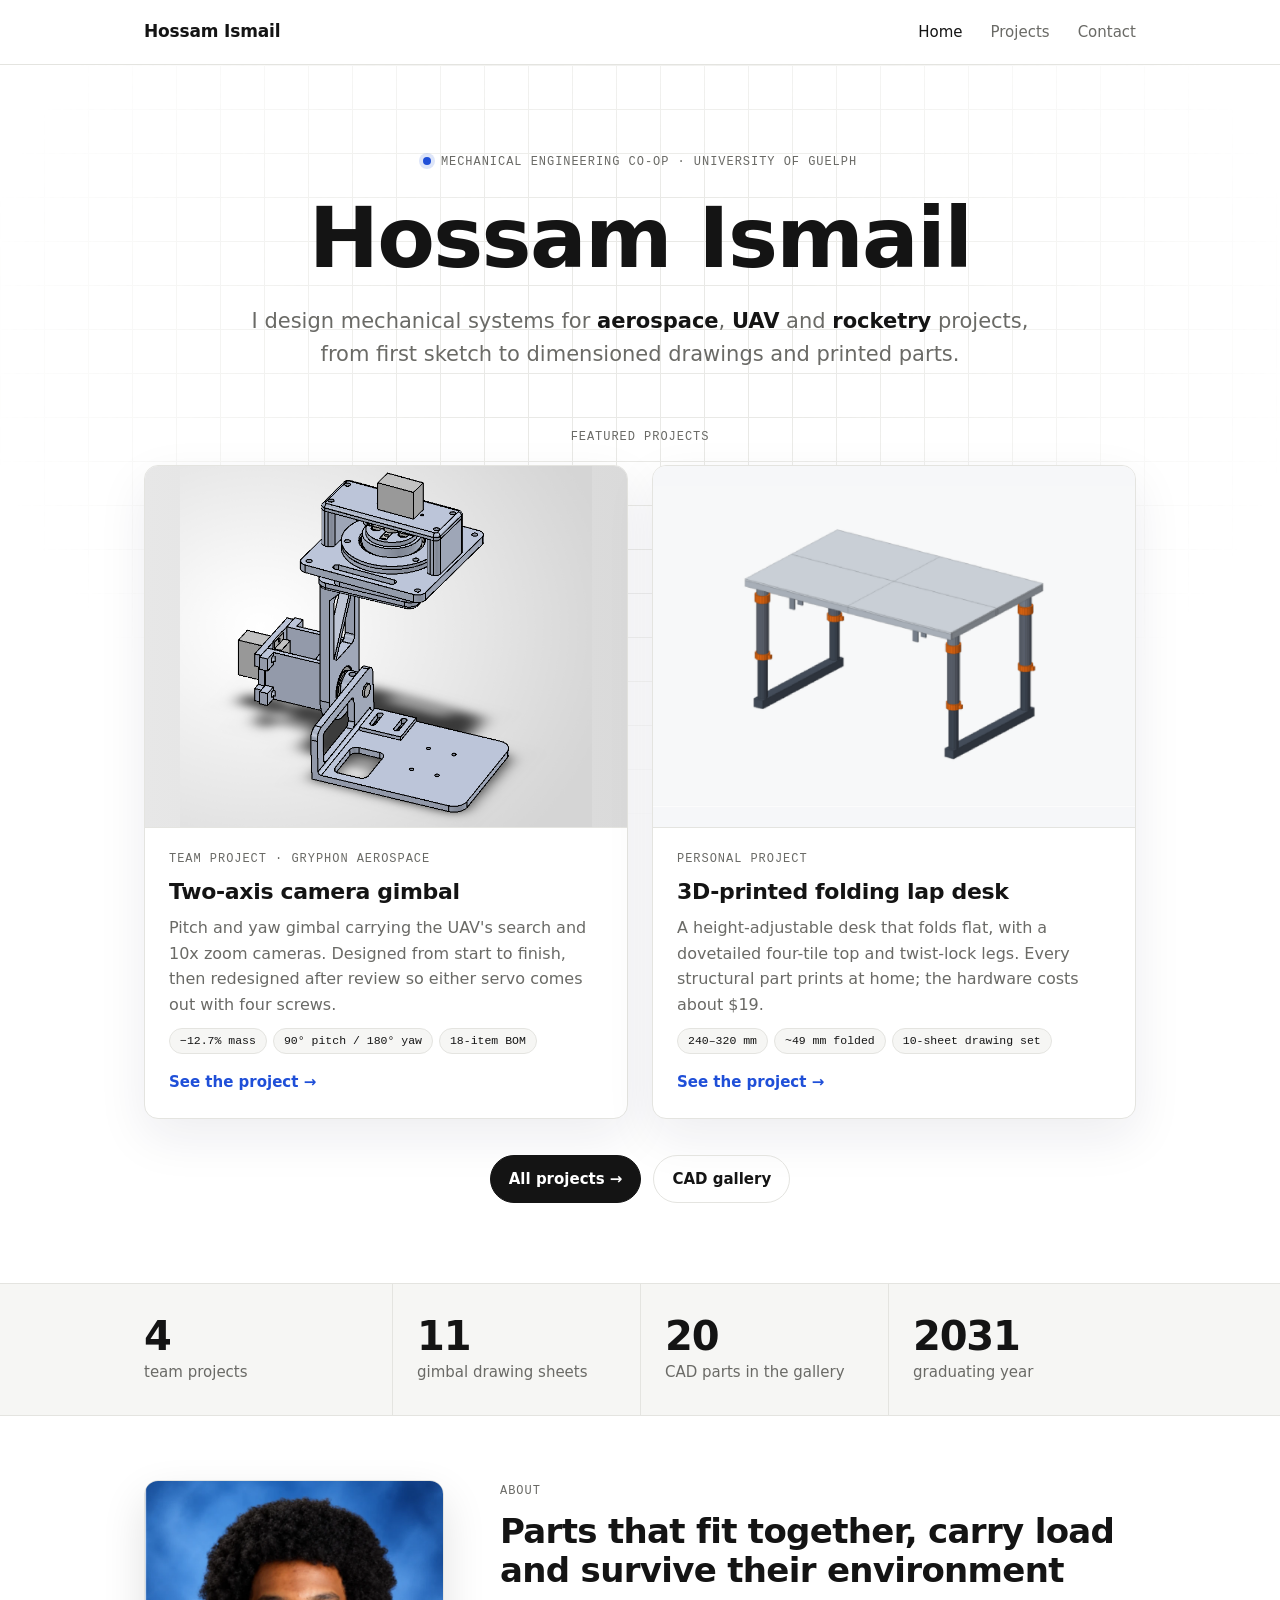
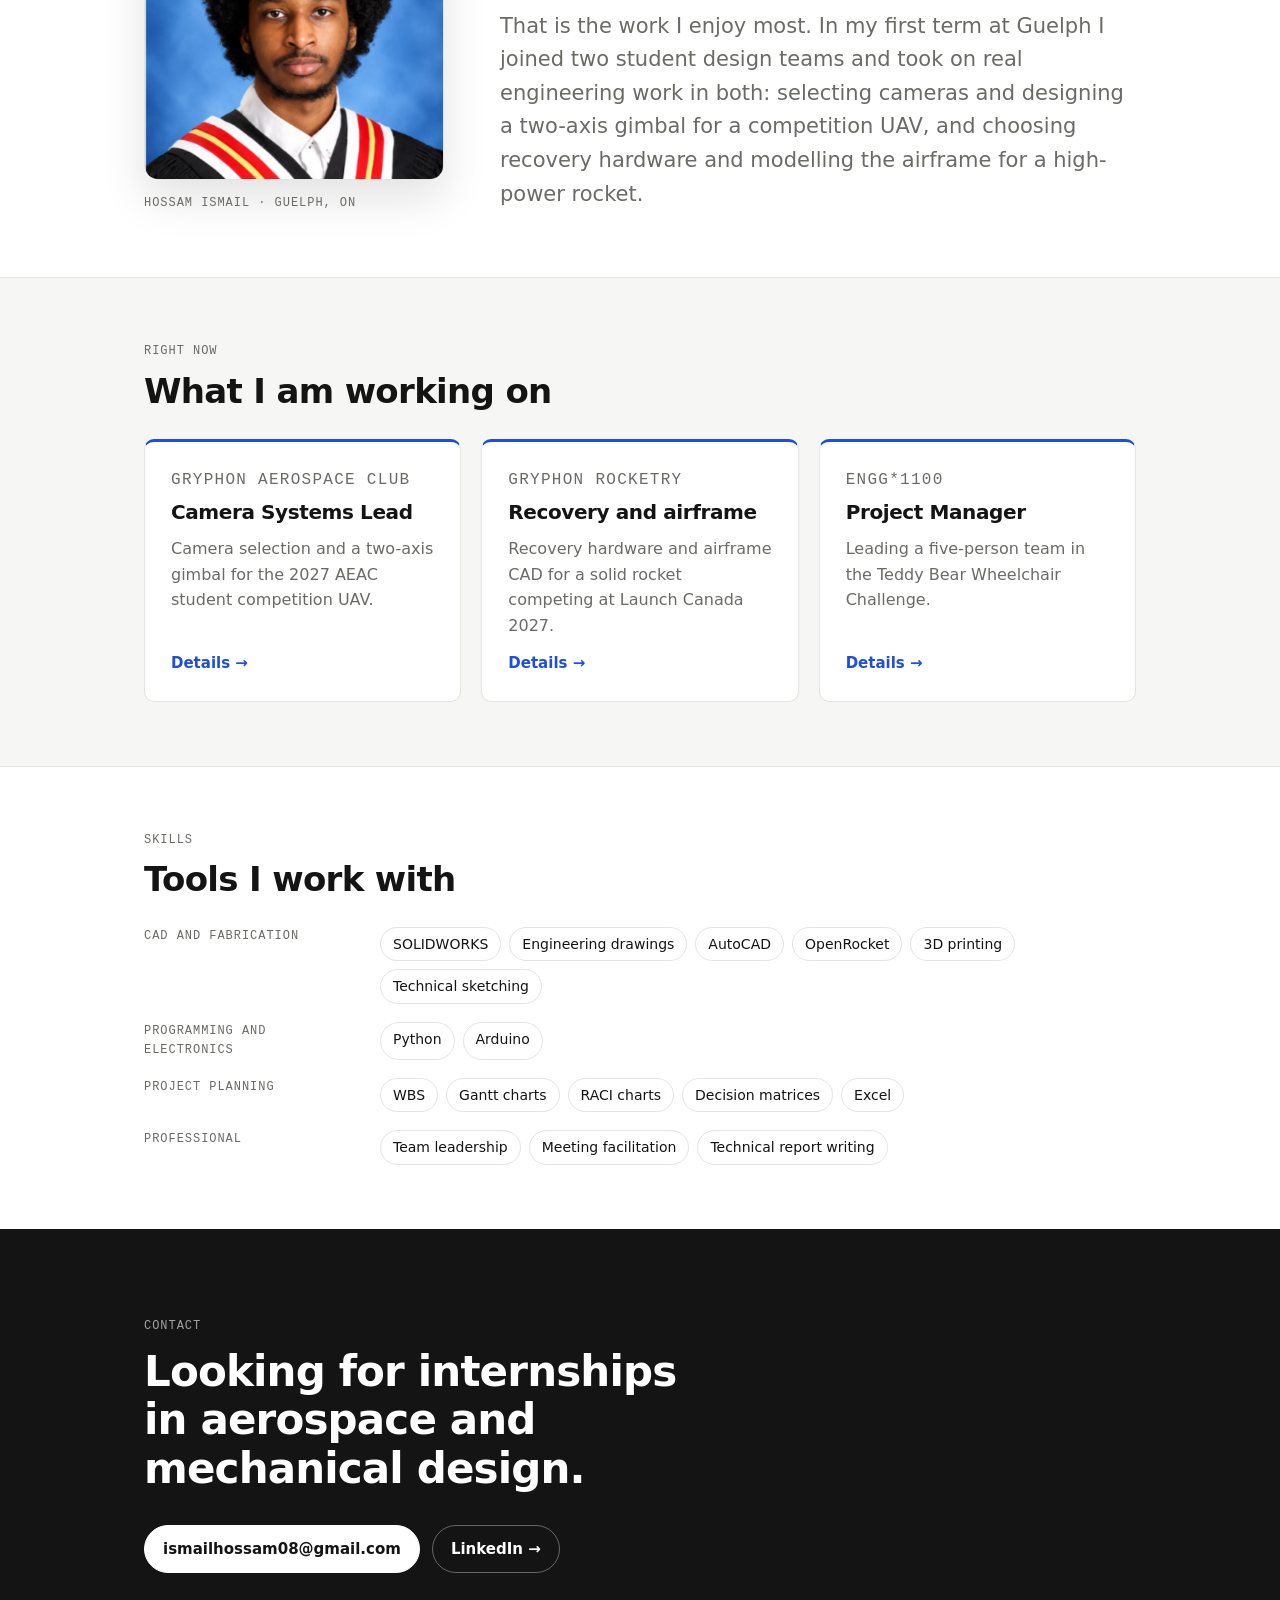
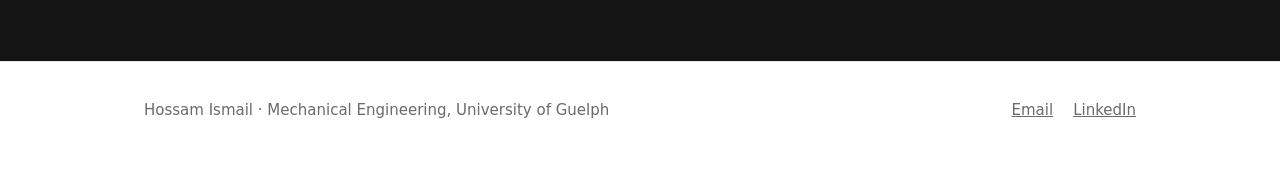
==== commit fb8cc6ba: "Add files via upload" ====
--- a/index.html
+++ b/index.html
@@ -5,7 +5,7 @@
 <meta name="viewport" content="width=device-width, initial-scale=1">
 <title>Engineering Portfolio | Hossam Ismail</title>
 <meta name="description" content="Engineering portfolio of Hossam Ismail, Mechanical Engineering Co-op student at the University of Guelph.">
-<link rel="stylesheet" href="styles.css?v=9">
+<link rel="stylesheet" href="styles.css?v=10">
 <link rel="icon" href="favicon.svg" type="image/svg+xml">
 <meta property="og:type" content="website">
 <meta property="og:url" content="https://hossamysalami.github.io/">
@@ -153,8 +153,8 @@
     <span><a href="mailto:ismailhossam08@gmail.com">Email</a><a href="https://www.linkedin.com/in/hossamismail123" target="_blank" rel="noopener">LinkedIn</a></span>
   </div>
 </footer>
-<script src="data.js?v=9"></script>
-<script src="script.js?v=9"></script>
+<script src="data.js?v=10"></script>
+<script src="script.js?v=10"></script>
 
 </body>
 </html>
--- a/styles.css
+++ b/styles.css
@@ -409,7 +409,7 @@
 .card.has-image { padding-top: 0; overflow: hidden; }
 .card.has-image .card-image { margin: 0 -26px 6px; border-bottom: 1px solid var(--line); background: #f6f7f9; }
 
-.modal-gallery { display: grid; grid-template-columns: repeat(2, 1fr); gap: 16px; margin-top: 24px; }
+.modal-gallery { display: grid; grid-template-columns: repeat(3, minmax(0, 1fr)); gap: 16px; margin-top: 24px; }
 .modal-gallery figure { margin: 0; border: 1px solid var(--line); border-radius: var(--radius); overflow: hidden; }
 .modal-gallery .frame { background: #f6f7f9; }
 .modal-gallery figcaption { padding: 10px 14px; border-top: 1px solid var(--line); }
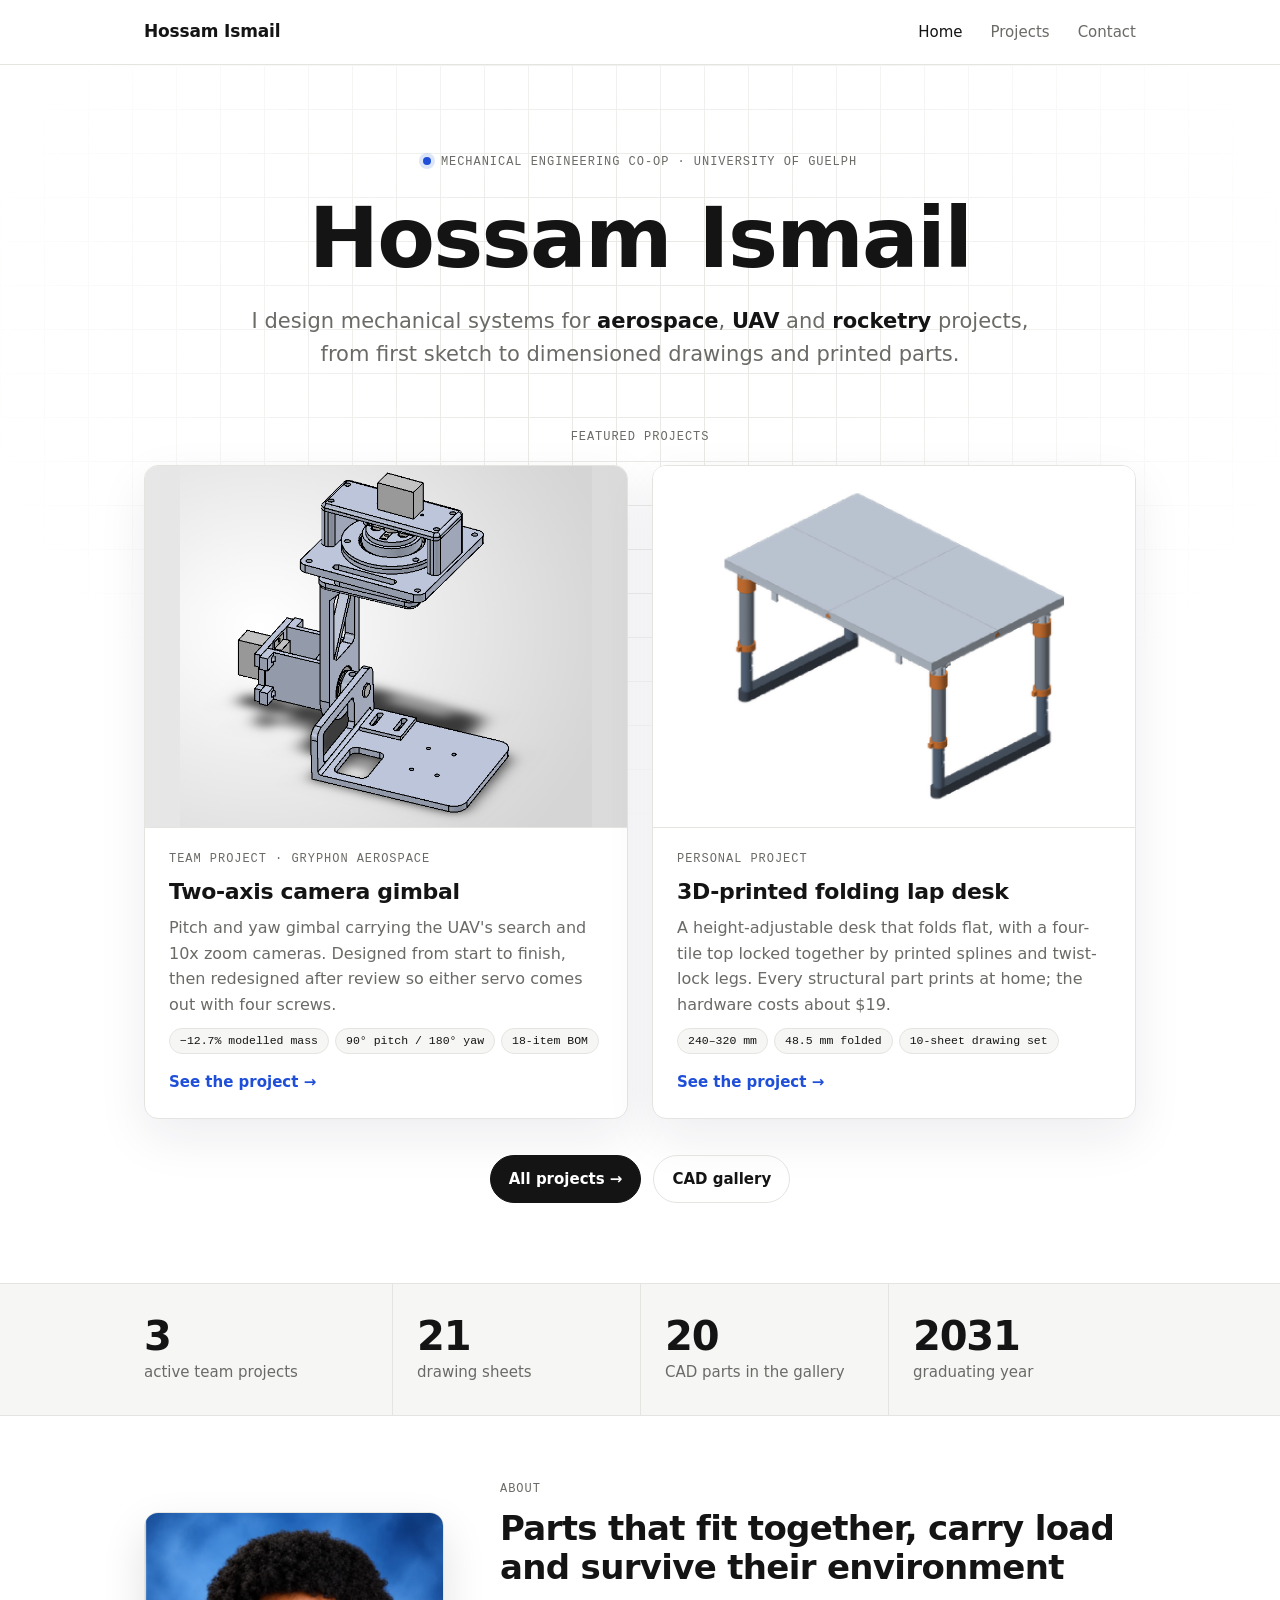
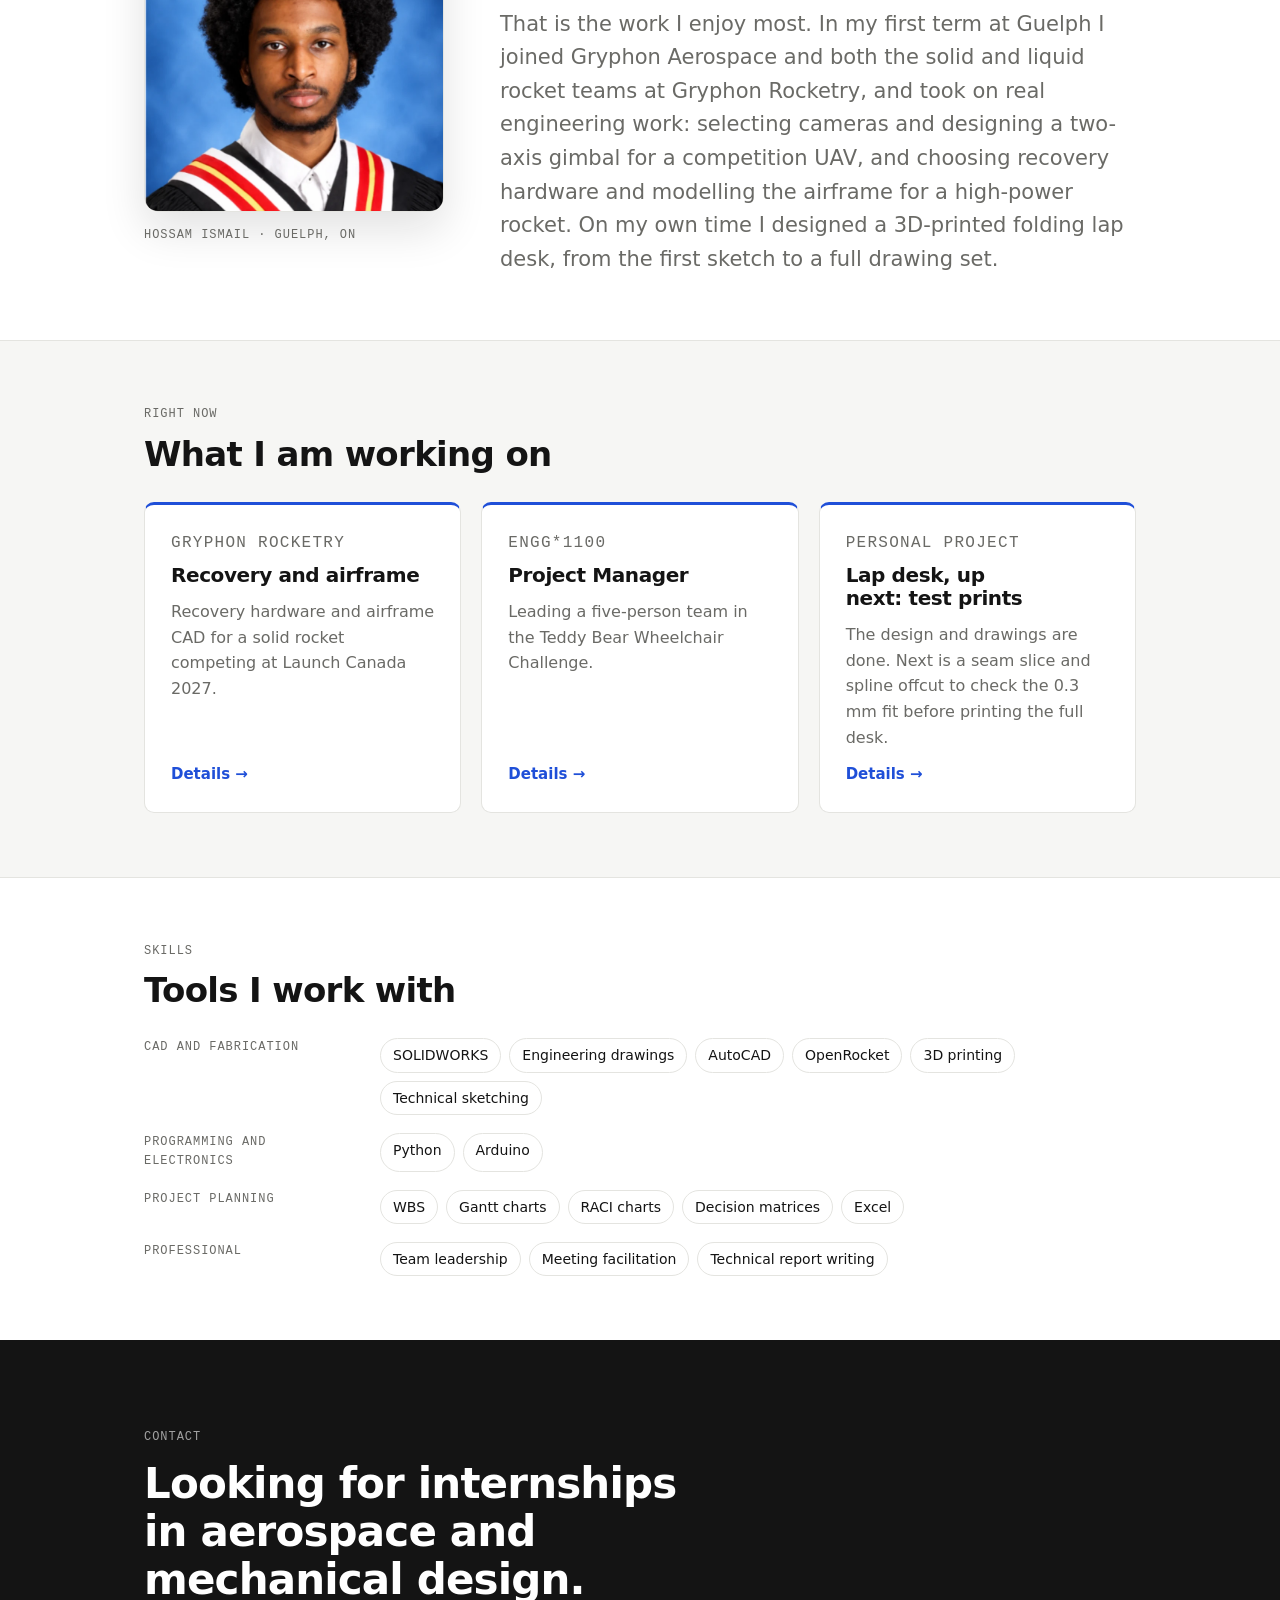
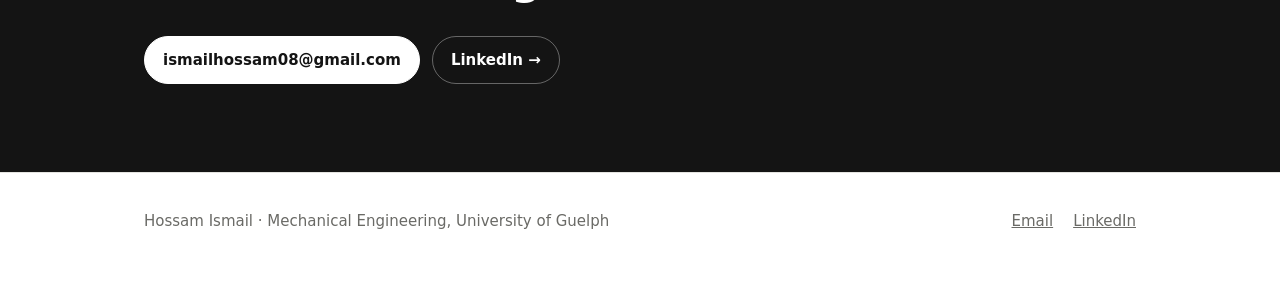
==== commit 394554ec: "Add files via upload" ====
--- a/index.html
+++ b/index.html
@@ -5,7 +5,7 @@
 <meta name="viewport" content="width=device-width, initial-scale=1">
 <title>Engineering Portfolio | Hossam Ismail</title>
 <meta name="description" content="Engineering portfolio of Hossam Ismail, Mechanical Engineering Co-op student at the University of Guelph.">
-<link rel="stylesheet" href="styles.css?v=10">
+<link rel="stylesheet" href="styles.css?v=14">
 <link rel="icon" href="favicon.svg" type="image/svg+xml">
 <meta property="og:type" content="website">
 <meta property="og:url" content="https://hossamysalami.github.io/">
@@ -45,23 +45,23 @@
   <div class="wrap featured">
     <p class="label featured-label">Featured projects</p>
     <div class="featured-grid">
-      <a class="feature" href="team.html#aerospace">
+      <a class="feature" href="camera-gimbal.html">
         <span class="frame feature-media" style="background:linear-gradient(90deg,#e7e7e7,#dadada)"><img src="images/cad/gimbal-assembly.png" alt="SOLIDWORKS render of the two-axis camera gimbal"></span>
         <span class="feature-body">
           <span class="label">Team project &middot; Gryphon Aerospace</span>
           <strong class="feature-title">Two-axis camera gimbal</strong>
           <span class="feature-text">Pitch and yaw gimbal carrying the UAV's search and 10x zoom cameras. Designed from start to finish, then redesigned after review so either servo comes out with four screws.</span>
-          <span class="chips"><span>&minus;12.7% mass</span><span>90&deg; pitch / 180&deg; yaw</span><span>18-item BOM</span></span>
+          <span class="chips"><span>&minus;12.7% modelled mass</span><span>90&deg; pitch / 180&deg; yaw</span><span>18-item BOM</span></span>
           <span class="arrow">See the project &rarr;</span>
         </span>
       </a>
-      <a class="feature" href="personal.html#lapdesk">
-        <span class="frame feature-media" style="background:#f6f7f9"><img src="images/lapdesk/render-in-use.png" alt="Render of the 3D-printed folding lap desk"></span>
+      <a class="feature" href="lap-desk.html">
+        <span class="frame feature-media" style="background:#fff"><img src="images/lapdesk/parts/assembly-iso.png" alt="Render of the 3D-printed folding lap desk"></span>
         <span class="feature-body">
           <span class="label">Personal project</span>
           <strong class="feature-title">3D-printed folding lap desk</strong>
-          <span class="feature-text">A height-adjustable desk that folds flat, with a dovetailed four-tile top and twist-lock legs. Every structural part prints at home; the hardware costs about $19.</span>
-          <span class="chips"><span>240&ndash;320 mm</span><span>~49 mm folded</span><span>10-sheet drawing set</span></span>
+          <span class="feature-text">A height-adjustable desk that folds flat, with a four-tile top locked together by printed splines and twist-lock legs. Every structural part prints at home; the hardware costs about $19.</span>
+          <span class="chips"><span>240&ndash;320 mm</span><span>48.5 mm folded</span><span>10-sheet drawing set</span></span>
           <span class="arrow">See the project &rarr;</span>
         </span>
       </a>
@@ -75,9 +75,9 @@
 
 <section class="stats">
   <div class="wrap stats-grid">
-    <div><strong data-count="team">4</strong><span>team projects</span></div>
-    <div><strong data-count="drawings">9</strong><span>gimbal drawing sheets</span></div>
-    <div><strong data-count="cad">6</strong><span>CAD parts in the gallery</span></div>
+    <div><strong data-count="team">3</strong><span>active team projects</span></div>
+    <div><strong data-count="drawings">21</strong><span>drawing sheets</span></div>
+    <div><strong data-count="cad">20</strong><span>CAD parts in the gallery</span></div>
     <div><strong>2031</strong><span>graduating year</span></div>
   </div>
 </section>
@@ -91,7 +91,7 @@
     <div>
       <p class="label">About</p>
       <h2>Parts that fit together, carry load and survive their environment</h2>
-      <p class="lede">That is the work I enjoy most. In my first term at Guelph I joined two student design teams and took on real engineering work in both: selecting cameras and designing a two-axis gimbal for a competition UAV, and choosing recovery hardware and modelling the airframe for a high-power rocket.</p>
+      <p class="lede">That is the work I enjoy most. In my first term at Guelph I joined Gryphon Aerospace and both the solid and liquid rocket teams at Gryphon Rocketry, and took on real engineering work: selecting cameras and designing a two-axis gimbal for a competition UAV, and choosing recovery hardware and modelling the airframe for a high-power rocket. On my own time I designed a 3D-printed folding lap desk, from the first sketch to a full drawing set.</p>
     </div>
   </div>
 </section>
@@ -101,22 +101,22 @@
     <p class="label">Right now</p>
     <h2>What I am working on</h2>
     <div class="grid three">
-      <a class="card now" href="team.html#aerospace">
-        <p class="label">Gryphon Aerospace Club</p>
-        <h3>Camera Systems Lead</h3>
-        <p>Camera selection and a two-axis gimbal for the 2027 AEAC student competition UAV.</p>
-        <span class="arrow">Details &rarr;</span>
-      </a>
-      <a class="card now" href="team.html#rocketry">
+      <a class="card now" href="rocketry.html">
         <p class="label">Gryphon Rocketry</p>
         <h3>Recovery and airframe</h3>
         <p>Recovery hardware and airframe CAD for a solid rocket competing at Launch Canada 2027.</p>
         <span class="arrow">Details &rarr;</span>
       </a>
-      <a class="card now" href="team.html#tbwc">
+      <a class="card now" href="wheelchair-challenge.html">
         <p class="label">ENGG*1100</p>
         <h3>Project Manager</h3>
         <p>Leading a five-person team in the Teddy Bear Wheelchair Challenge.</p>
+        <span class="arrow">Details &rarr;</span>
+      </a>
+      <a class="card now" href="lap-desk.html">
+        <p class="label">Personal project</p>
+        <h3>Lap desk, up next: test prints</h3>
+        <p>The design and drawings are done. Next is a seam slice and spline offcut to check the 0.3 mm fit before printing the full desk.</p>
         <span class="arrow">Details &rarr;</span>
       </a>
     </div>
@@ -153,8 +153,8 @@
     <span><a href="mailto:ismailhossam08@gmail.com">Email</a><a href="https://www.linkedin.com/in/hossamismail123" target="_blank" rel="noopener">LinkedIn</a></span>
   </div>
 </footer>
-<script src="data.js?v=10"></script>
-<script src="script.js?v=10"></script>
+<script src="data.js?v=14"></script>
+<script src="script.js?v=14"></script>
 
 </body>
 </html>
--- a/styles.css
+++ b/styles.css
@@ -429,7 +429,81 @@
 }
 .step p + p, .step p + ul { margin-top: 10px; }
 
-.modal-body .hint { color: var(--muted); font-size: 14px; margin-bottom: 14px; }
+.hint { color: var(--muted); font-size: 14px; margin-bottom: 14px; }
+.modal-body .hint { margin-top: 18px; }
+
+/* Project cards: the card opens a quick-look pop-up, the button opens the full page */
+.card.clickable { cursor: pointer; }
+.card.clickable:hover h3 { color: var(--accent); }
+.card.clickable:focus-visible { outline: 2px solid var(--accent); outline-offset: 2px; }
+.card-actions { display: flex; align-items: center; flex-wrap: wrap; gap: 12px; margin-top: auto; }
+.card-actions .btn { margin-top: 0; }
+.quick { font-size: 13px; color: var(--muted); }
+
+/* Personal page: short list of smaller and upcoming projects */
+#personal-grid { grid-template-columns: repeat(auto-fill, minmax(320px, 520px)); }
+.more-list { list-style: none; margin: 18px 0 0; padding: 0; border-top: 1px solid var(--line); }
+.more-list li {
+  display: grid;
+  grid-template-columns: 150px 220px 1fr;
+  gap: 16px;
+  align-items: baseline;
+  padding: 16px 0;
+  border-bottom: 1px solid var(--line);
+}
+.more-list .status { justify-self: start; }
+.more-list li > span:last-child { color: var(--muted); font-size: 16px; }
+@media (max-width: 720px) {
+  .more-list li { grid-template-columns: 1fr; gap: 6px; }
+}
+
+/* ---------- Project page ---------- */
+.project-head h1 { margin-bottom: 14px; }
+.project-meta { display: flex; flex-wrap: wrap; align-items: center; gap: 10px 22px; margin-top: 22px; color: var(--muted); font-size: 15px; }
+.project-meta strong { color: var(--ink); font-weight: 600; }
+.jump { display: flex; flex-wrap: wrap; gap: 8px; margin-top: 28px; }
+.jump a {
+  padding: 7px 14px;
+  border: 1px solid var(--line);
+  border-radius: 999px;
+  font-size: 14px;
+  color: var(--muted);
+  text-decoration: none;
+  transition: border-color 0.15s, color 0.15s;
+}
+.jump a:hover { border-color: var(--ink); color: var(--ink); }
+
+.project-video { margin: 0 0 20px; }
+#media .modal-gallery { margin-top: 0; }
+.project-overview { max-width: 860px; }
+.project-overview .spot-facts { margin: 14px 0 8px; grid-template-columns: repeat(auto-fit, minmax(170px, 1fr)); }
+.phone-only { display: none; }
+@media (max-width: 720px) { .phone-only { display: list-item; } }
+.sr-only { position: absolute; width: 1px; height: 1px; padding: 0; margin: -1px; overflow: hidden; clip: rect(0 0 0 0); white-space: nowrap; border: 0; }
+.project-overview > h2 { margin: 10px 0 18px; }
+.role-line { margin: 18px 0 6px; padding: 14px 16px; border-left: 3px solid var(--accent); background: var(--surface); border-radius: 6px; }
+.role-line strong { font-weight: 600; }
+.step h3 { display: flex; align-items: center; gap: 10px; }
+.prose h3 {
+  margin: 30px 0 10px;
+  letter-spacing: 0.08em;
+  line-height: 1.4;
+  text-wrap: wrap;
+  font-family: var(--mono);
+  font-size: 12px;
+  font-weight: 500;
+  letter-spacing: 0.08em;
+  text-transform: uppercase;
+  color: var(--muted);
+}
+.prose .step h3 { color: var(--ink); margin-top: 0; }
+.prose p + p { margin-top: 10px; }
+.prose ul { margin: 0; padding-left: 20px; }
+.prose li { margin-bottom: 8px; }
+.tools-title { margin: 32px 0 10px; font-family: var(--mono); font-size: 12px; font-weight: 500; letter-spacing: 0.08em; text-transform: uppercase; color: var(--muted); }
+#cad h2, #drawings h2 { margin: 10px 0 8px; }
+.other-projects .card h3 { font-size: 18px; }
+html { scroll-padding-top: 80px; }
 .sheet-grid { display: grid; grid-template-columns: repeat(auto-fill, minmax(200px, 1fr)); gap: 14px; }
 .sheet-grid .tile { text-decoration: none; }
 .sheet-grid .tile-caption strong { font-size: 14px; }
@@ -749,6 +823,7 @@
   .hero { padding: 64px 0 56px; }
   .nav-links { gap: 18px; }
   .submenu { display: none; }
+  .has-sub.open .submenu { display: block; opacity: 1; visibility: visible; transform: translateY(8px); }
   .skills div { grid-template-columns: 1fr; gap: 2px; }
   .modal-cad { grid-template-columns: 1fr; }
   .modal-cad .frame { aspect-ratio: 4 / 3; min-height: 0; }
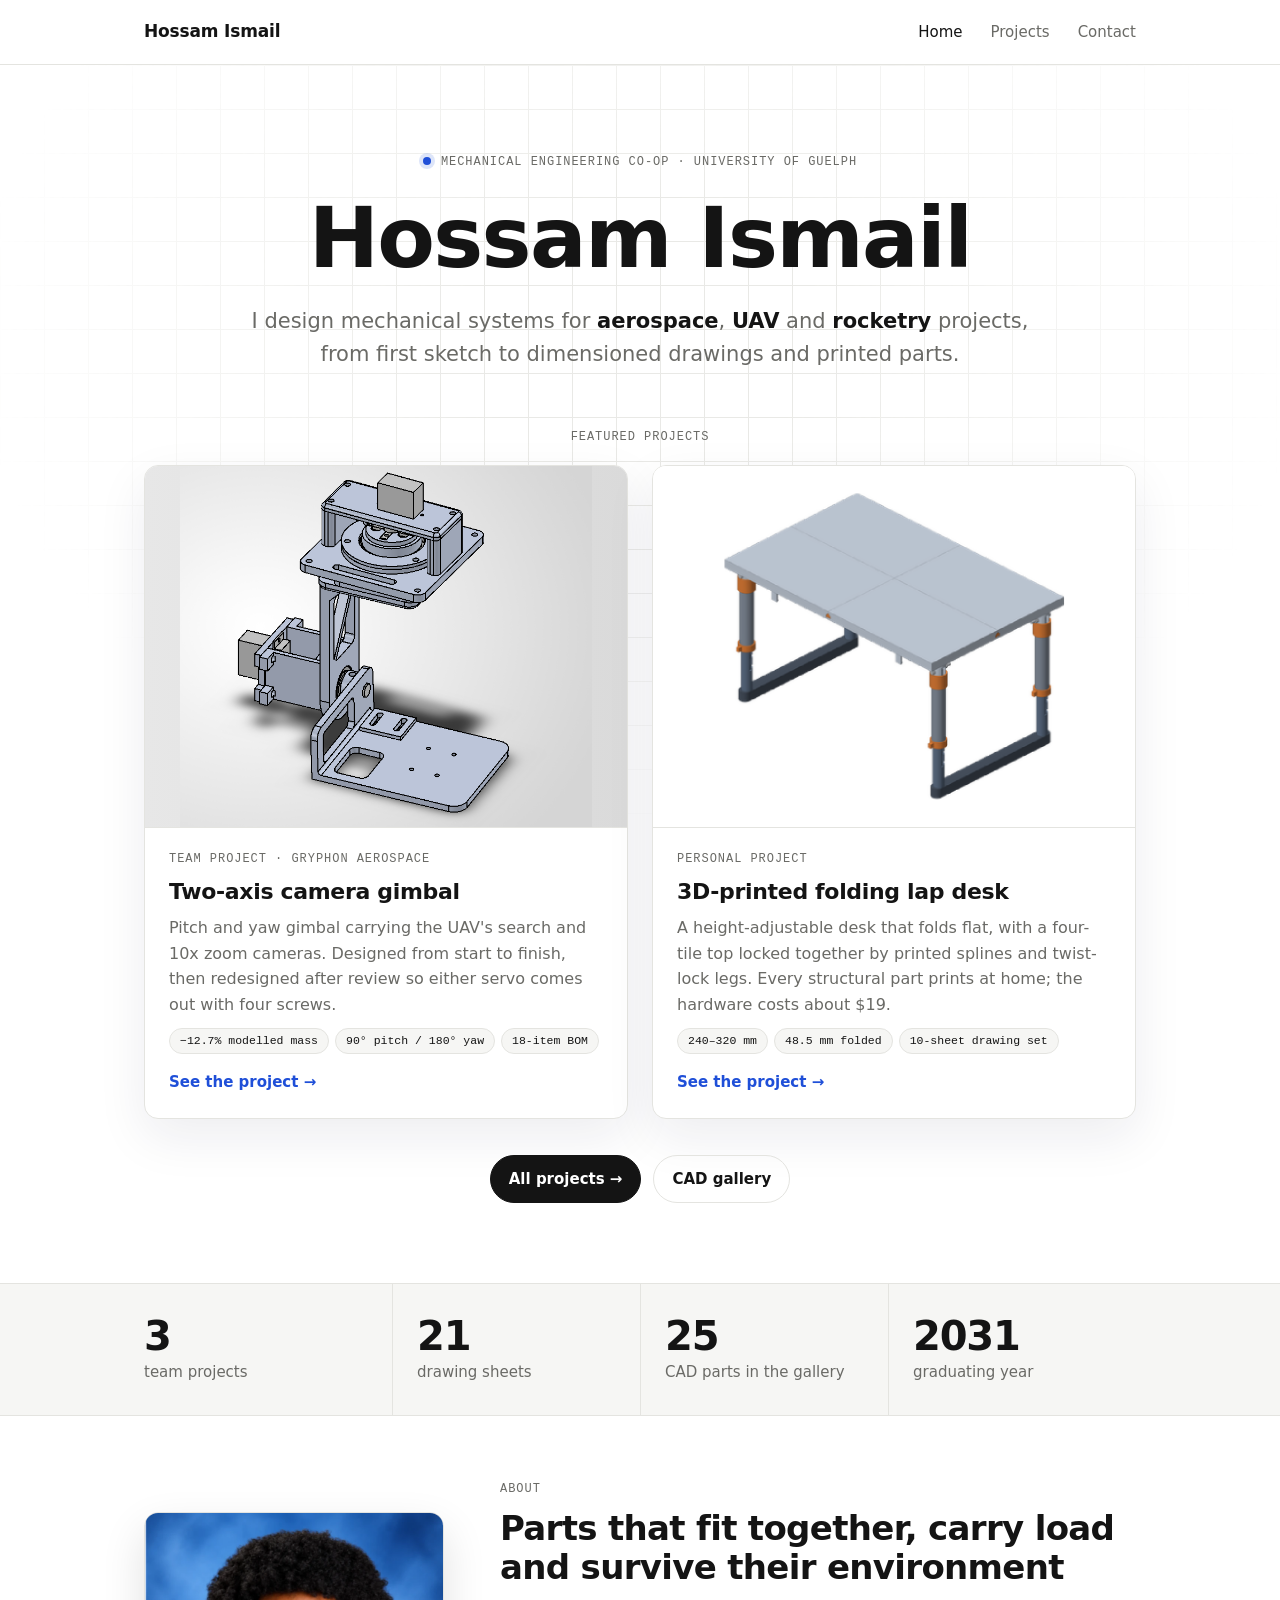
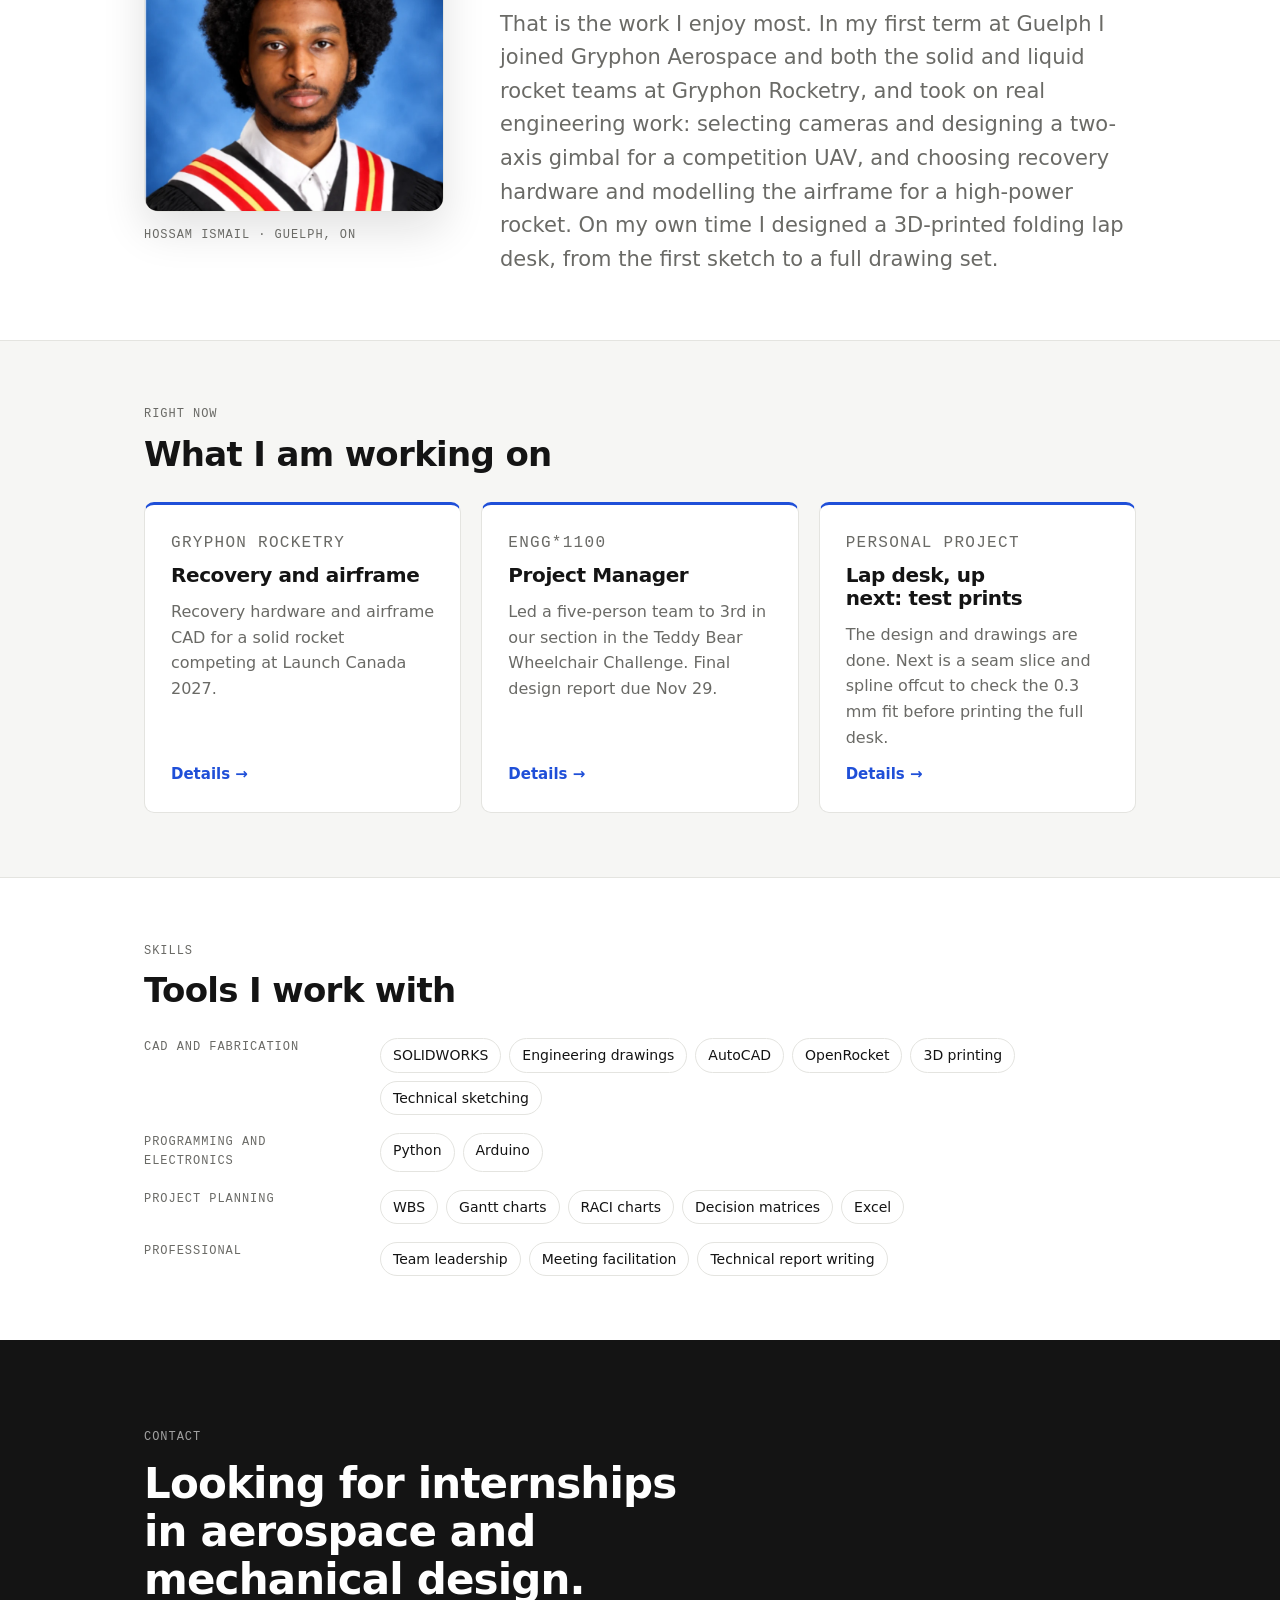
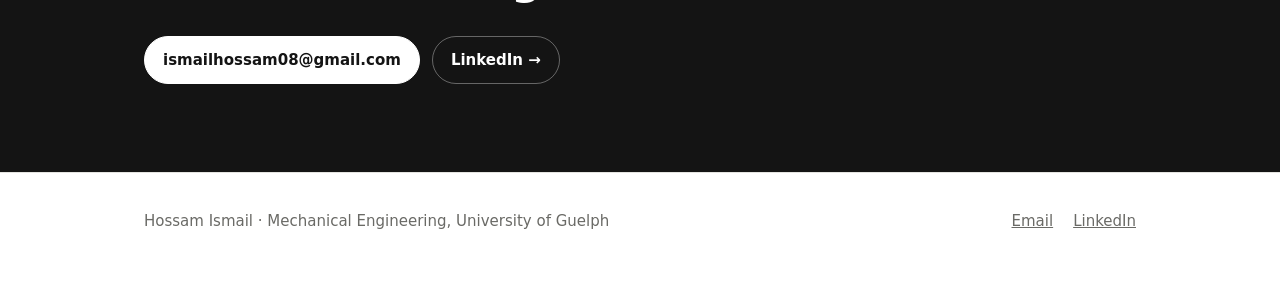
==== commit 522b1d55: "Add files via upload" ====
--- a/index.html
+++ b/index.html
@@ -5,7 +5,7 @@
 <meta name="viewport" content="width=device-width, initial-scale=1">
 <title>Engineering Portfolio | Hossam Ismail</title>
 <meta name="description" content="Engineering portfolio of Hossam Ismail, Mechanical Engineering Co-op student at the University of Guelph.">
-<link rel="stylesheet" href="styles.css?v=14">
+<link rel="stylesheet" href="styles.css?v=22">
 <link rel="icon" href="favicon.svg" type="image/svg+xml">
 <meta property="og:type" content="website">
 <meta property="og:url" content="https://hossamysalami.github.io/">
@@ -75,7 +75,7 @@
 
 <section class="stats">
   <div class="wrap stats-grid">
-    <div><strong data-count="team">3</strong><span>active team projects</span></div>
+    <div><strong data-count="team">3</strong><span>team projects</span></div>
     <div><strong data-count="drawings">21</strong><span>drawing sheets</span></div>
     <div><strong data-count="cad">20</strong><span>CAD parts in the gallery</span></div>
     <div><strong>2031</strong><span>graduating year</span></div>
@@ -110,7 +110,7 @@
       <a class="card now" href="wheelchair-challenge.html">
         <p class="label">ENGG*1100</p>
         <h3>Project Manager</h3>
-        <p>Leading a five-person team in the Teddy Bear Wheelchair Challenge.</p>
+        <p>Led a five-person team to 3rd in our section in the Teddy Bear Wheelchair Challenge. Final design report due Nov 29.</p>
         <span class="arrow">Details &rarr;</span>
       </a>
       <a class="card now" href="lap-desk.html">
@@ -153,8 +153,8 @@
     <span><a href="mailto:ismailhossam08@gmail.com">Email</a><a href="https://www.linkedin.com/in/hossamismail123" target="_blank" rel="noopener">LinkedIn</a></span>
   </div>
 </footer>
-<script src="data.js?v=14"></script>
-<script src="script.js?v=14"></script>
+<script src="data.js?v=22"></script>
+<script src="script.js?v=22"></script>
 
 </body>
 </html>
--- a/styles.css
+++ b/styles.css
@@ -459,6 +459,17 @@
 
 /* ---------- Project page ---------- */
 .project-head h1 { margin-bottom: 14px; }
+
+/* Optional lead photo beside the title (TBWC team photo) */
+.head-grid { display: grid; grid-template-columns: 1fr 1fr; gap: 40px; align-items: center; }
+.head-grid > div { min-width: 0; }
+.lead-photo { margin: 0; border: 1px solid var(--line); border-radius: 14px; overflow: hidden; background: var(--bg); box-shadow: 0 18px 50px rgba(20, 30, 60, 0.10); }
+.lead-photo img { display: block; width: 100%; height: auto; }
+.lead-photo figcaption { padding: 10px 14px; border-top: 1px solid var(--line); }
+@media (max-width: 860px) {
+  .head-grid { grid-template-columns: 1fr; gap: 24px; }
+  .lead-photo { order: -1; }
+}
 .project-meta { display: flex; flex-wrap: wrap; align-items: center; gap: 10px 22px; margin-top: 22px; color: var(--muted); font-size: 15px; }
 .project-meta strong { color: var(--ink); font-weight: 600; }
 .jump { display: flex; flex-wrap: wrap; gap: 8px; margin-top: 28px; }
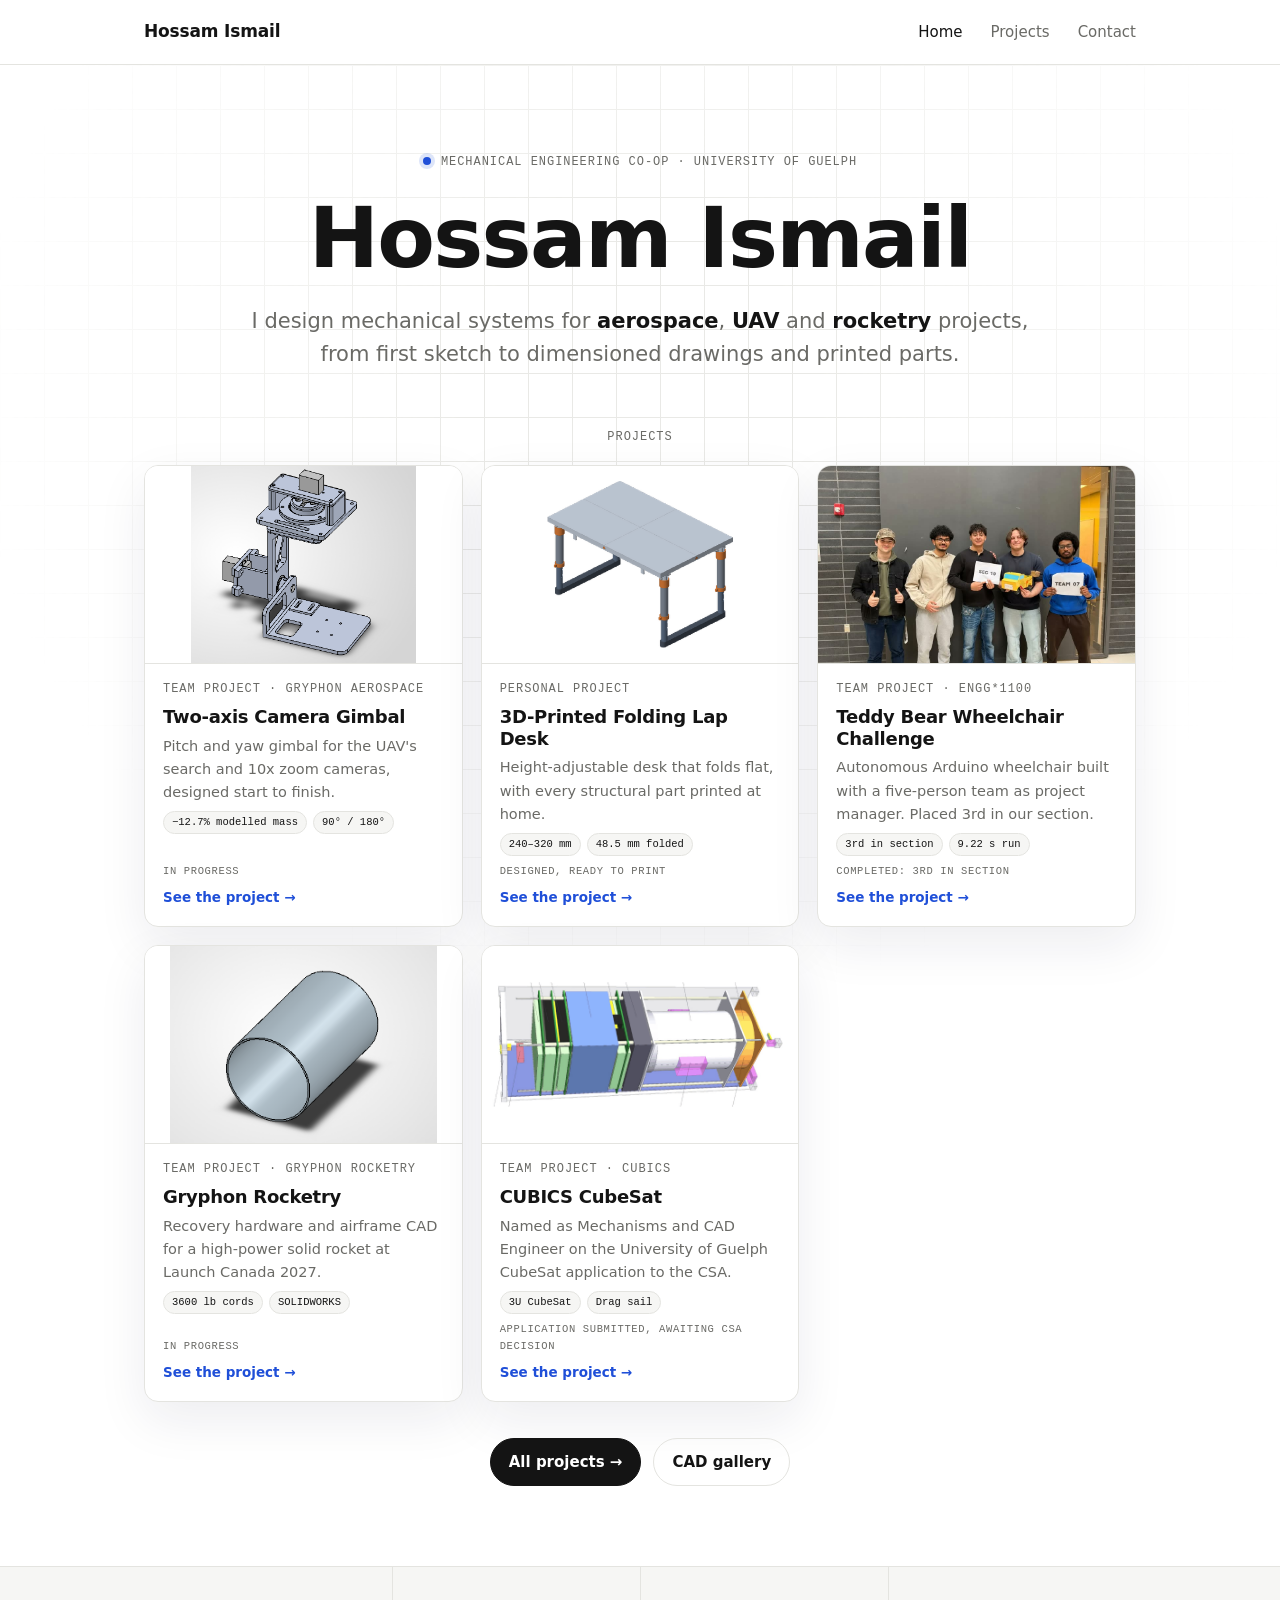
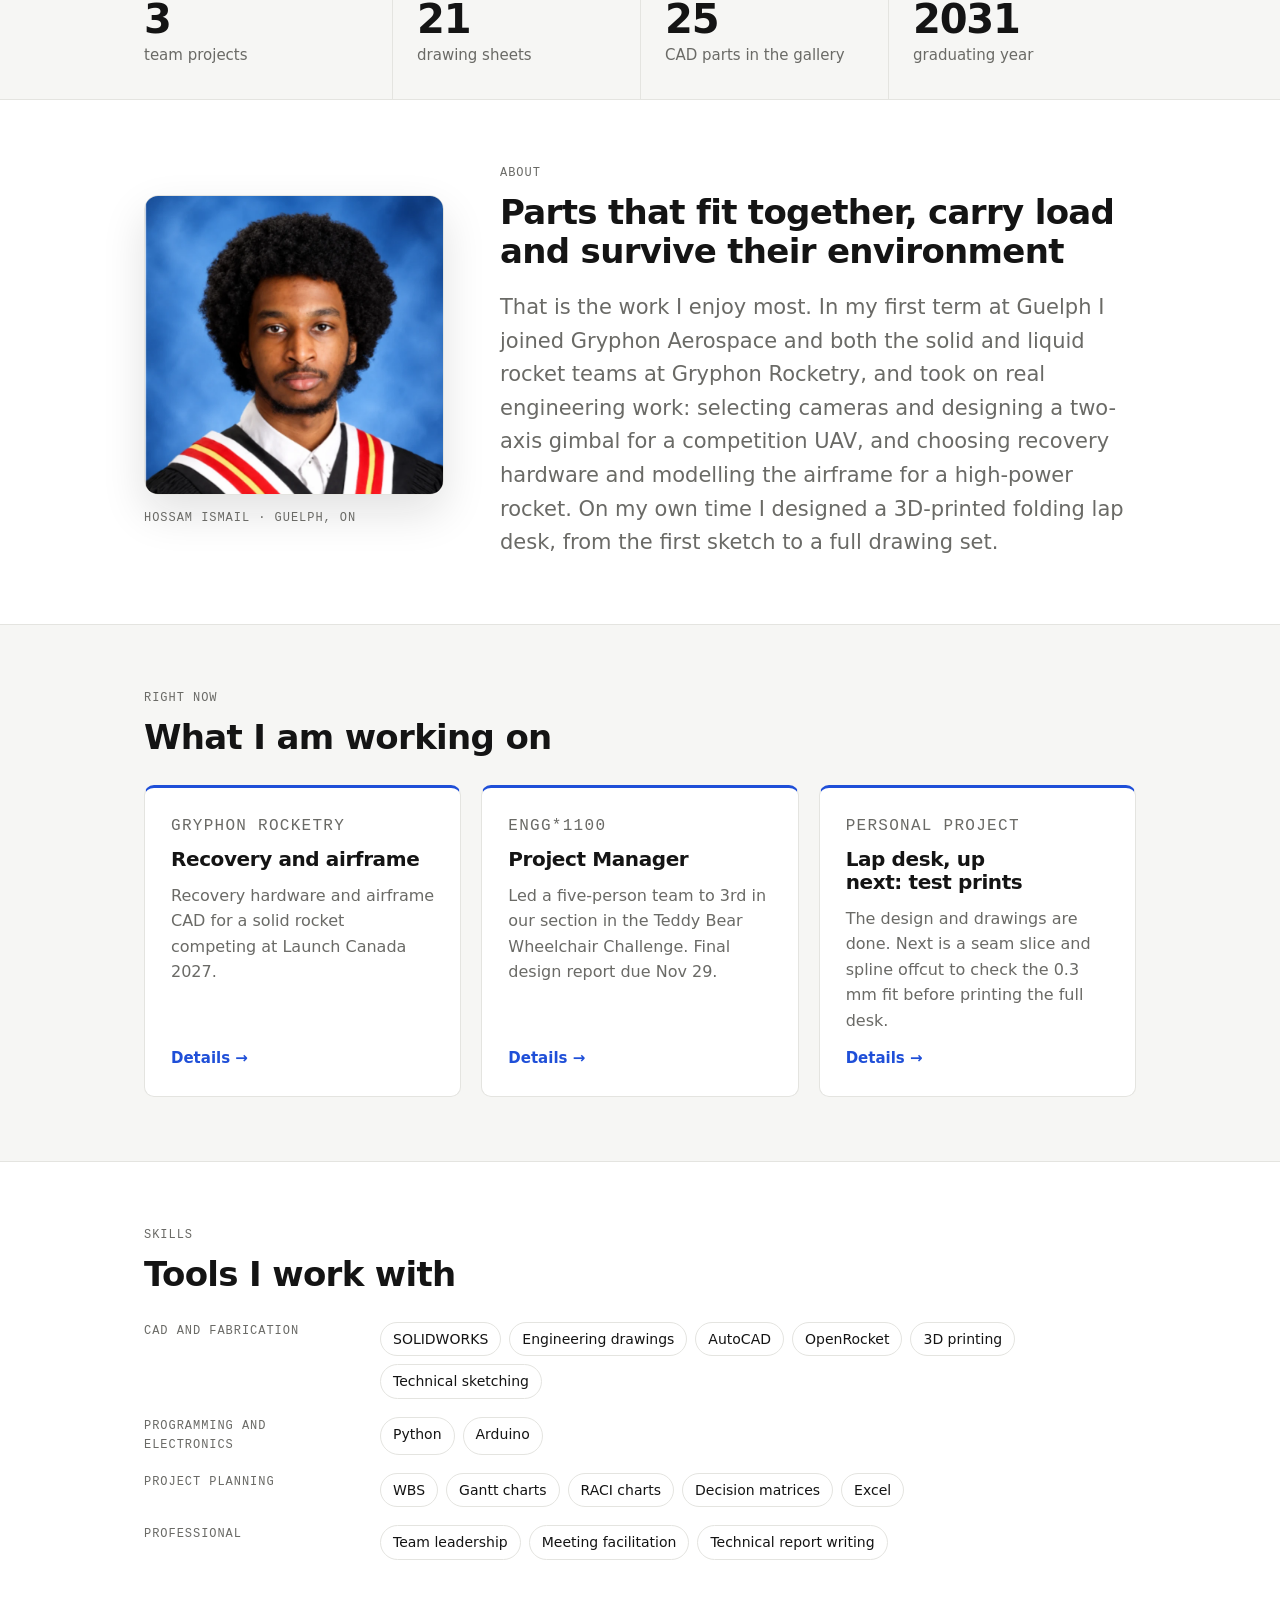
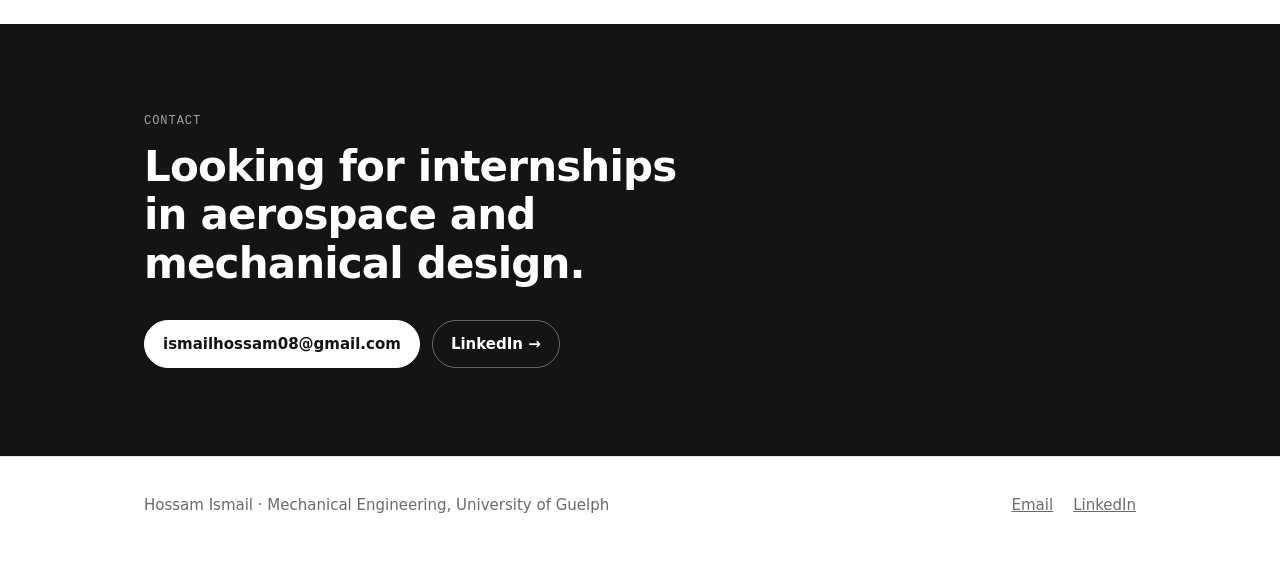
==== commit ed6e826e: "Add files via upload" ====
--- a/index.html
+++ b/index.html
@@ -5,7 +5,7 @@
 <meta name="viewport" content="width=device-width, initial-scale=1">
 <title>Engineering Portfolio | Hossam Ismail</title>
 <meta name="description" content="Engineering portfolio of Hossam Ismail, Mechanical Engineering Co-op student at the University of Guelph.">
-<link rel="stylesheet" href="styles.css?v=22">
+<link rel="stylesheet" href="styles.css?v=25">
 <link rel="icon" href="favicon.svg" type="image/svg+xml">
 <meta property="og:type" content="website">
 <meta property="og:url" content="https://hossamysalami.github.io/">
@@ -43,29 +43,9 @@
   </div>
 
   <div class="wrap featured">
-    <p class="label featured-label">Featured projects</p>
-    <div class="featured-grid">
-      <a class="feature" href="camera-gimbal.html">
-        <span class="frame feature-media" style="background:linear-gradient(90deg,#e7e7e7,#dadada)"><img src="images/cad/gimbal-assembly.png" alt="SOLIDWORKS render of the two-axis camera gimbal"></span>
-        <span class="feature-body">
-          <span class="label">Team project &middot; Gryphon Aerospace</span>
-          <strong class="feature-title">Two-axis camera gimbal</strong>
-          <span class="feature-text">Pitch and yaw gimbal carrying the UAV's search and 10x zoom cameras. Designed from start to finish, then redesigned after review so either servo comes out with four screws.</span>
-          <span class="chips"><span>&minus;12.7% modelled mass</span><span>90&deg; pitch / 180&deg; yaw</span><span>18-item BOM</span></span>
-          <span class="arrow">See the project &rarr;</span>
-        </span>
-      </a>
-      <a class="feature" href="lap-desk.html">
-        <span class="frame feature-media" style="background:#fff"><img src="images/lapdesk/parts/assembly-iso.png" alt="Render of the 3D-printed folding lap desk"></span>
-        <span class="feature-body">
-          <span class="label">Personal project</span>
-          <strong class="feature-title">3D-printed folding lap desk</strong>
-          <span class="feature-text">A height-adjustable desk that folds flat, with a four-tile top locked together by printed splines and twist-lock legs. Every structural part prints at home; the hardware costs about $19.</span>
-          <span class="chips"><span>240&ndash;320 mm</span><span>48.5 mm folded</span><span>10-sheet drawing set</span></span>
-          <span class="arrow">See the project &rarr;</span>
-        </span>
-      </a>
-    </div>
+    <p class="label featured-label">Projects</p>
+    <!-- Filled in from data.js (HOME_ORDER) by script.js -->
+    <div class="home-projects" id="home-projects"></div>
     <div class="actions centered">
       <a class="btn" href="projects.html">All projects &rarr;</a>
       <a class="btn ghost" href="cad.html">CAD gallery</a>
@@ -153,8 +133,8 @@
     <span><a href="mailto:ismailhossam08@gmail.com">Email</a><a href="https://www.linkedin.com/in/hossamismail123" target="_blank" rel="noopener">LinkedIn</a></span>
   </div>
 </footer>
-<script src="data.js?v=22"></script>
-<script src="script.js?v=22"></script>
+<script src="data.js?v=25"></script>
+<script src="script.js?v=25"></script>
 
 </body>
 </html>
--- a/styles.css
+++ b/styles.css
@@ -613,6 +613,29 @@
 
 .actions.centered { justify-content: center; margin-top: 36px; }
 
+/* Home page: a smaller card for every project */
+.home-projects {
+  display: grid;
+  grid-template-columns: repeat(3, minmax(0, 1fr));
+  gap: 18px;
+  text-align: left;
+}
+.feature.small .feature-media { aspect-ratio: 16 / 10; background: #f1f2f4; }
+.feature.small .feature-media img { object-fit: cover; }
+.feature.small .feature-media.fit { background: #fff; }
+.feature.small .feature-media.fit img { object-fit: contain; }
+.feature.small .card-status { margin-top: auto; font-family: var(--mono); font-size: 10.5px; letter-spacing: 0.06em; text-transform: uppercase; color: var(--muted); }
+.feature.small .arrow { margin-top: 0; padding-top: 0; }
+.feature.small .feature-body { padding: 16px 18px 18px; gap: 7px; }
+.feature.small .feature-title { font-size: 18px; }
+.feature.small .feature-text { font-size: 14.5px; }
+.feature.small .chips span { font-size: 10.5px; padding: 2px 8px; }
+.feature.small .arrow { font-size: 13.5px; }
+.feature-media.no-image { display: grid; place-items: center; background: linear-gradient(135deg, #eef1f8, #dfe5f3); }
+.feature-media .placeholder { font-weight: 650; font-size: 18px; color: var(--accent); letter-spacing: -0.01em; padding: 0 16px; text-align: center; }
+@media (max-width: 960px) { .home-projects { grid-template-columns: repeat(2, minmax(0, 1fr)); } }
+@media (max-width: 600px) { .home-projects { grid-template-columns: 1fr; } }
+
 @media (max-width: 760px) {
   .featured-grid { grid-template-columns: 1fr; }
   .featured { margin-top: 40px; }
